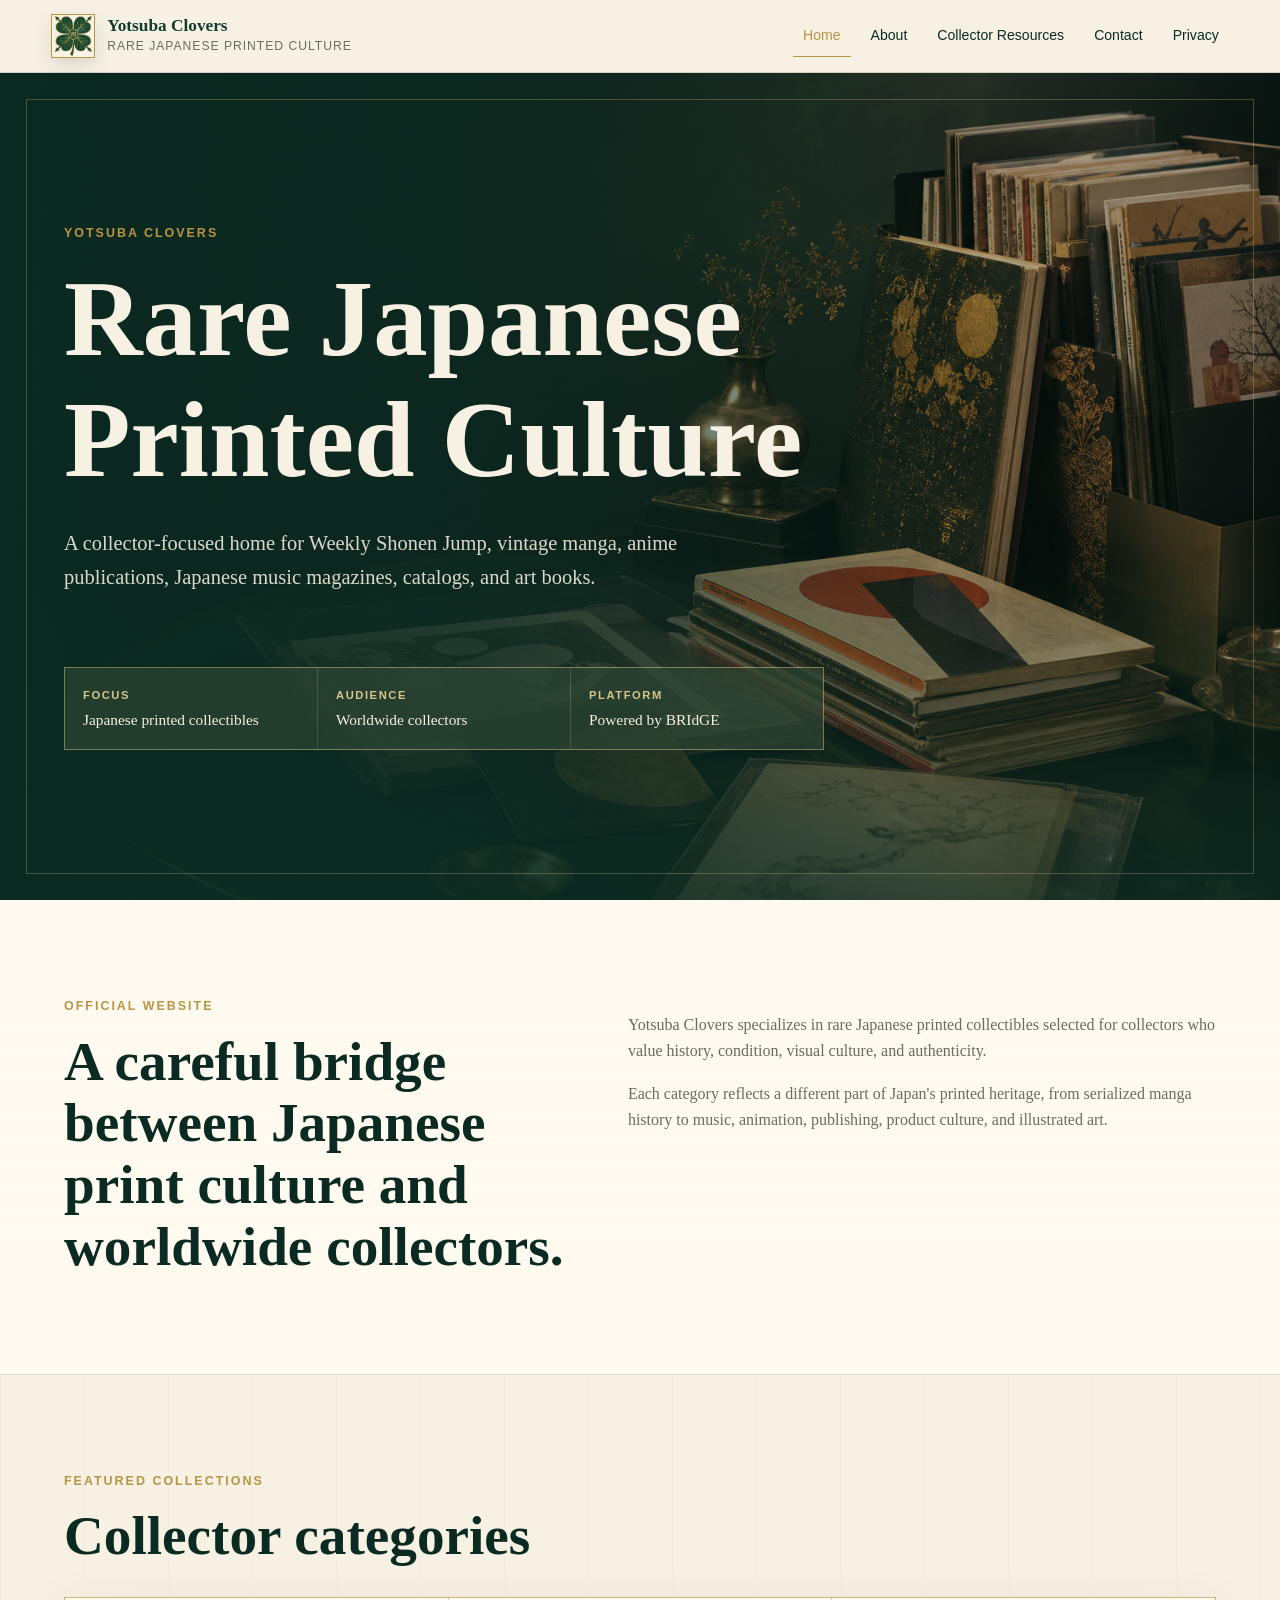
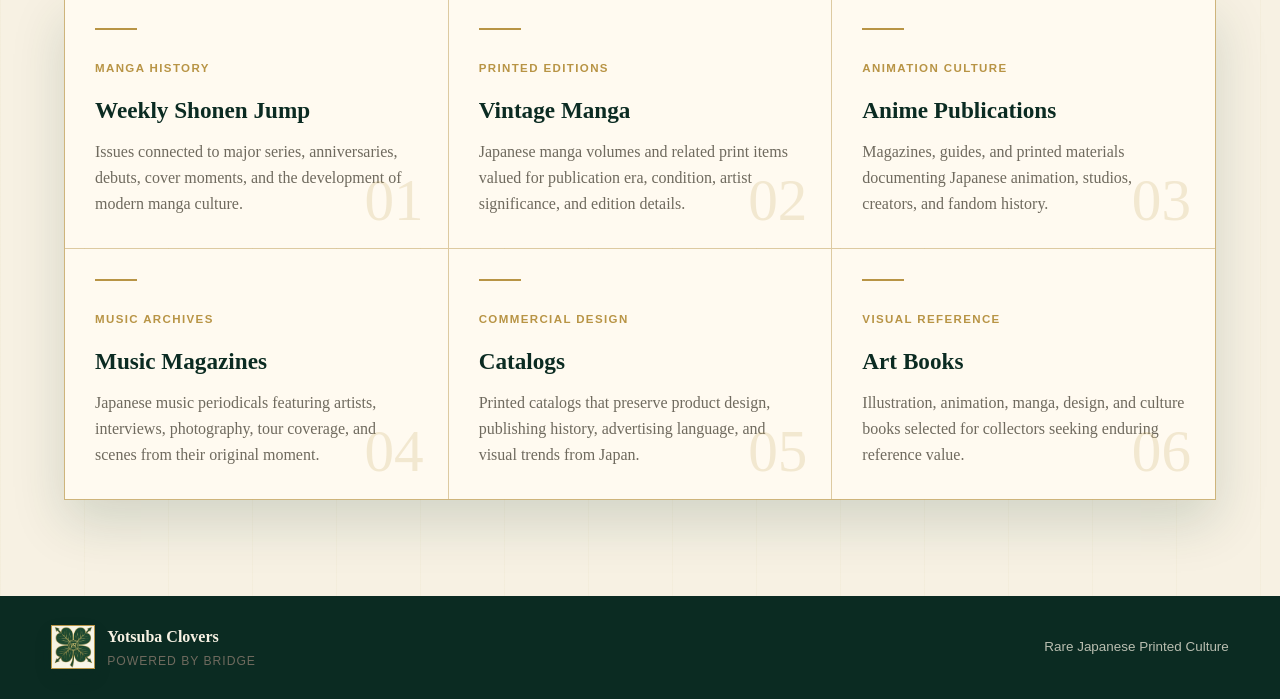
==== index.html @ 8e43a84e "Polish premium collector brand presentation" ====
<!DOCTYPE html>
<html lang="en">
<head>
  <meta charset="UTF-8">
  <meta name="viewport" content="width=device-width, initial-scale=1.0">
  <title>Yotsuba Clovers | Rare Japanese Printed Culture</title>
  <meta name="description" content="Yotsuba Clovers curates rare Japanese printed collectibles, including Weekly Shonen Jump, vintage manga, anime publications, music magazines, catalogs, and art books.">
  <link rel="canonical" href="./">
  <meta property="og:type" content="website">
  <meta property="og:title" content="Yotsuba Clovers | Rare Japanese Printed Culture">
  <meta property="og:description" content="Premium collector-focused source for rare Japanese printed culture.">
  <meta property="og:url" content="./">
  <meta property="og:site_name" content="Yotsuba Clovers">
  <meta name="twitter:card" content="summary">
  <meta name="twitter:title" content="Yotsuba Clovers | Rare Japanese Printed Culture">
  <meta name="twitter:description" content="Rare Japanese printed collectibles for Western collectors and Japanese print culture enthusiasts.">
  <link rel="icon" href="assets/logo.png" type="image/png">
  <link rel="stylesheet" href="style.css">
  <script type="application/ld+json">
  {
    "@context": "https://schema.org",
    "@type": "Organization",
    "name": "Yotsuba Clovers",
    "slogan": "Rare Japanese Printed Culture",
    "description": "Yotsuba Clovers specializes in rare Japanese printed collectibles.",
    "url": "./",
    "brand": {
      "@type": "Brand",
      "name": "Yotsuba Clovers"
    }
  }
  </script>
</head>
<body>
  <header class="site-header">
    <a class="brand" href="index.html" aria-label="Yotsuba Clovers home">
      <img class="logo-frame" src="assets/logo.png" alt="">
      <span>
        <span class="brand-name">Yotsuba Clovers</span>
        <span class="brand-tagline">Rare Japanese Printed Culture</span>
      </span>
    </a>
    <nav class="site-nav" aria-label="Primary navigation">
      <a href="index.html" aria-current="page">Home</a>
      <a href="about.html">About</a>
      <a href="collector-resources.html">Collector Resources</a>
      <a href="contact.html">Contact</a>
      <a href="privacy.html">Privacy</a>
    </nav>
  </header>

  <main>
    <section class="hero">
      <img class="hero-image" src="assets/hero-printed-culture.png" alt="Rare Japanese printed collectibles arranged on a dark green archival table">
      <div class="hero-inner">
        <p class="eyebrow">Yotsuba Clovers</p>
        <h1>Rare Japanese Printed Culture</h1>
        <p class="hero-copy">A collector-focused home for Weekly Shonen Jump, vintage manga, anime publications, Japanese music magazines, catalogs, and art books.</p>
        <dl class="hero-proof" aria-label="Yotsuba Clovers collection focus">
          <div>
            <dt>Focus</dt>
            <dd>Japanese printed collectibles</dd>
          </div>
          <div>
            <dt>Audience</dt>
            <dd>Worldwide collectors</dd>
          </div>
          <div>
            <dt>Platform</dt>
            <dd>Powered by BRIdGE</dd>
          </div>
        </dl>
      </div>
    </section>

    <section class="section intro-section" aria-labelledby="brand-introduction">
      <div class="section-grid">
        <div>
          <p class="eyebrow">Official Website</p>
          <h2 id="brand-introduction">A careful bridge between Japanese print culture and worldwide collectors.</h2>
        </div>
        <div class="prose">
          <p>Yotsuba Clovers specializes in rare Japanese printed collectibles selected for collectors who value history, condition, visual culture, and authenticity.</p>
          <p>Each category reflects a different part of Japan's printed heritage, from serialized manga history to music, animation, publishing, product culture, and illustrated art.</p>
        </div>
      </div>
    </section>

    <section class="section" aria-labelledby="featured-collections">
      <div class="section-heading">
        <p class="eyebrow">Featured Collections</p>
        <h2 id="featured-collections">Collector categories</h2>
      </div>
      <div class="collection-grid">
        <article class="collection-card">
          <span class="card-kicker">Manga History</span>
          <h3>Weekly Shonen Jump</h3>
          <p>Issues connected to major series, anniversaries, debuts, cover moments, and the development of modern manga culture.</p>
          <span class="card-mark" aria-hidden="true">01</span>
        </article>
        <article class="collection-card">
          <span class="card-kicker">Printed Editions</span>
          <h3>Vintage Manga</h3>
          <p>Japanese manga volumes and related print items valued for publication era, condition, artist significance, and edition details.</p>
          <span class="card-mark" aria-hidden="true">02</span>
        </article>
        <article class="collection-card">
          <span class="card-kicker">Animation Culture</span>
          <h3>Anime Publications</h3>
          <p>Magazines, guides, and printed materials documenting Japanese animation, studios, creators, and fandom history.</p>
          <span class="card-mark" aria-hidden="true">03</span>
        </article>
        <article class="collection-card">
          <span class="card-kicker">Music Archives</span>
          <h3>Music Magazines</h3>
          <p>Japanese music periodicals featuring artists, interviews, photography, tour coverage, and scenes from their original moment.</p>
          <span class="card-mark" aria-hidden="true">04</span>
        </article>
        <article class="collection-card">
          <span class="card-kicker">Commercial Design</span>
          <h3>Catalogs</h3>
          <p>Printed catalogs that preserve product design, publishing history, advertising language, and visual trends from Japan.</p>
          <span class="card-mark" aria-hidden="true">05</span>
        </article>
        <article class="collection-card">
          <span class="card-kicker">Visual Reference</span>
          <h3>Art Books</h3>
          <p>Illustration, animation, manga, design, and culture books selected for collectors seeking enduring reference value.</p>
          <span class="card-mark" aria-hidden="true">06</span>
        </article>
      </div>
    </section>
  </main>

  <footer class="site-footer">
    <div class="footer-brand">
      <img class="logo-frame" src="assets/logo.png" alt="">
      <span>
        <strong>Yotsuba Clovers</strong>
        <span>Powered by BRIdGE</span>
      </span>
    </div>
    <p>Rare Japanese Printed Culture</p>
  </footer>
</body>
</html>
---- style.css ----
:root {
  --deep-green: #123c2e;
  --green-ink: #0b2b22;
  --antique-gold: #b89445;
  --gold-soft: #d8c58b;
  --ivory: #f7f1e3;
  --ivory-deep: #eee4ce;
  --dark-gray: #252522;
  --muted-gray: #6f6a5e;
  --paper: #fffaf0;
  --line: rgba(37, 37, 34, 0.16);
  --line-strong: rgba(184, 148, 69, 0.42);
  --shadow: 0 22px 50px rgba(18, 60, 46, 0.16);
  --max: 1180px;
}

* {
  box-sizing: border-box;
}

body {
  margin: 0;
  background:
    linear-gradient(90deg, rgba(184, 148, 69, 0.045) 1px, transparent 1px) 0 0 / 84px 84px,
    linear-gradient(var(--ivory), var(--ivory));
  color: var(--dark-gray);
  font-family: Georgia, "Times New Roman", serif;
  line-height: 1.65;
}

a {
  color: inherit;
}

.site-header {
  display: flex;
  align-items: center;
  justify-content: space-between;
  gap: 24px;
  padding: 14px clamp(18px, 4vw, 56px);
  background: rgba(247, 241, 227, 0.94);
  border-bottom: 1px solid var(--line);
  backdrop-filter: blur(18px);
  position: sticky;
  top: 0;
  z-index: 10;
}

.brand,
.footer-brand {
  display: inline-flex;
  align-items: center;
  gap: 12px;
  text-decoration: none;
}

.logo-frame,
.large-logo {
  flex: 0 0 auto;
  background: var(--deep-green);
  border: 1px solid var(--antique-gold);
  object-fit: cover;
  box-shadow: 0 8px 18px rgba(11, 43, 34, 0.12);
}

.logo-frame {
  width: 44px;
  height: 44px;
}

.large-logo {
  width: 104px;
  height: 104px;
}

.brand-name {
  display: block;
  color: var(--deep-green);
  font-size: 1.08rem;
  font-weight: 700;
  line-height: 1.2;
}

.brand-tagline,
.footer-brand span span {
  display: block;
  color: var(--muted-gray);
  font-family: Arial, sans-serif;
  font-size: 0.76rem;
  letter-spacing: 0.08em;
  text-transform: uppercase;
}

.site-nav {
  display: flex;
  align-items: center;
  justify-content: flex-end;
  flex-wrap: wrap;
  gap: 6px 10px;
  font-family: Arial, sans-serif;
  font-size: 0.88rem;
}

.site-nav a {
  color: var(--green-ink);
  text-decoration: none;
  padding: 9px 10px;
  border-bottom: 1px solid transparent;
}

.site-nav a[aria-current="page"] {
  color: var(--antique-gold);
  border-color: currentColor;
}

.site-nav a:hover {
  color: var(--antique-gold);
}

.hero {
  min-height: calc(100vh - 73px);
  display: grid;
  align-items: center;
  position: relative;
  overflow: hidden;
  padding: clamp(64px, 10vw, 120px) clamp(18px, 5vw, 72px);
  color: var(--ivory);
  background: var(--green-ink);
}

.hero::before,
.hero::after {
  content: "";
  position: absolute;
  inset: 0;
  pointer-events: none;
}

.hero::before {
  z-index: 1;
  background:
    linear-gradient(90deg, rgba(11, 43, 34, 0.96) 0%, rgba(11, 43, 34, 0.82) 38%, rgba(11, 43, 34, 0.28) 76%),
    linear-gradient(0deg, rgba(11, 43, 34, 0.72), rgba(11, 43, 34, 0.06) 42%);
}

.hero::after {
  z-index: 2;
  border: 1px solid rgba(216, 197, 139, 0.28);
  inset: clamp(16px, 2vw, 28px);
}

.hero-image {
  position: absolute;
  inset: 0;
  width: 100%;
  height: 100%;
  object-fit: cover;
  object-position: center right;
}

.hero-inner {
  position: relative;
  z-index: 3;
  max-width: 920px;
}

.eyebrow {
  margin: 0 0 14px;
  color: var(--antique-gold);
  font-family: Arial, sans-serif;
  font-size: 0.78rem;
  font-weight: 700;
  letter-spacing: 0.16em;
  text-transform: uppercase;
}

h1,
h2,
h3,
p {
  overflow-wrap: anywhere;
}

h1,
h2,
h3 {
  margin: 0;
  color: var(--green-ink);
  line-height: 1.12;
  font-weight: 600;
}

.hero h1 {
  color: var(--ivory);
  max-width: 860px;
  font-size: 6.8rem;
  letter-spacing: 0;
}

.hero-copy {
  max-width: 620px;
  margin: 26px 0 0;
  color: rgba(247, 241, 227, 0.88);
  font-size: 1.28rem;
}

.hero-proof {
  display: grid;
  grid-template-columns: repeat(3, minmax(0, 1fr));
  gap: 1px;
  width: min(760px, 100%);
  margin: clamp(34px, 6vw, 72px) 0 0;
  background: rgba(216, 197, 139, 0.28);
  border: 1px solid rgba(216, 197, 139, 0.34);
}

.hero-proof div {
  min-width: 0;
  padding: 18px;
  background: rgba(11, 43, 34, 0.58);
}

.hero-proof dt,
.hero-proof dd {
  margin: 0;
}

.hero-proof dt {
  color: var(--gold-soft);
  font-family: Arial, sans-serif;
  font-size: 0.7rem;
  font-weight: 700;
  letter-spacing: 0.14em;
  text-transform: uppercase;
}

.hero-proof dd {
  margin-top: 6px;
  color: var(--ivory);
  font-size: 0.96rem;
  line-height: 1.35;
}

.section {
  padding: clamp(54px, 8vw, 96px) clamp(18px, 5vw, 72px);
}

.intro-section {
  position: relative;
  background:
    linear-gradient(180deg, rgba(255, 250, 240, 0.96), rgba(255, 250, 240, 0.88)),
    var(--paper);
  border-bottom: 1px solid var(--line);
}

.section-grid {
  display: grid;
  grid-template-columns: minmax(0, 0.85fr) minmax(0, 1fr);
  gap: clamp(28px, 5vw, 72px);
  max-width: var(--max);
  margin: 0 auto;
}

.section h2,
.page-hero h1 {
  font-size: 3.45rem;
}

.prose p,
.policy p,
.resource-article p,
.feature-list p,
.contact-item p,
.collection-card p,
.about-logo-panel p {
  margin: 16px 0 0;
  color: var(--muted-gray);
  font-size: 1rem;
}

.section-heading {
  max-width: var(--max);
  margin: 0 auto 30px;
}

.collection-grid,
.contact-grid {
  display: grid;
  grid-template-columns: repeat(3, minmax(0, 1fr));
  gap: 1px;
  max-width: var(--max);
  margin: 0 auto;
  background: var(--line-strong);
  border: 1px solid var(--line-strong);
  box-shadow: var(--shadow);
}

.collection-card,
.contact-item {
  position: relative;
  overflow: hidden;
  min-height: 250px;
  padding: 30px;
  background: var(--paper);
  border: 0;
  border-radius: 0;
  box-shadow: none;
}

.collection-card::before {
  content: "";
  display: block;
  width: 42px;
  height: 2px;
  margin-bottom: 24px;
  background: var(--antique-gold);
}

.card-kicker,
.placeholder {
  display: inline-block;
  color: var(--antique-gold);
  font-family: Arial, sans-serif;
  font-size: 0.72rem;
  font-weight: 700;
  letter-spacing: 0.12em;
  text-transform: uppercase;
}

.collection-card h3,
.contact-item h2 {
  margin-top: 16px;
  font-size: 1.45rem;
}

.card-mark {
  position: absolute;
  right: 24px;
  bottom: 18px;
  color: rgba(184, 148, 69, 0.18);
  font-family: Georgia, "Times New Roman", serif;
  font-size: 3.7rem;
  line-height: 1;
}

.page-hero {
  position: relative;
  padding: clamp(54px, 9vw, 112px) clamp(18px, 5vw, 72px);
  background:
    linear-gradient(90deg, rgba(216, 197, 139, 0.12) 1px, transparent 1px) 0 0 / 72px 72px,
    var(--green-ink);
  border-bottom: 1px solid var(--line-strong);
}

.page-hero h1 {
  max-width: 960px;
  color: var(--ivory);
}

.about-logo-panel {
  max-width: var(--max);
  margin: 0 auto 28px;
  display: flex;
  align-items: center;
  gap: 22px;
  padding: 24px;
  background: var(--paper);
  border: 1px solid var(--line);
  border-radius: 8px;
}

.feature-list,
.article-list,
.policy {
  max-width: 920px;
  margin: 0 auto;
}

.feature-list article,
.resource-article,
.policy {
  padding: 28px 0;
  border-top: 1px solid var(--line);
}

.feature-list article:first-child,
.resource-article:first-child {
  border-top: 0;
}

.feature-list h2,
.resource-article h2,
.policy h2 {
  font-size: 2.15rem;
}

.placeholder {
  margin-top: 22px;
  padding-top: 14px;
  border-top: 1px solid var(--line);
  width: 100%;
}

.site-footer {
  display: flex;
  align-items: center;
  justify-content: space-between;
  gap: 20px;
  padding: 28px clamp(18px, 4vw, 56px);
  color: var(--ivory);
  background: var(--green-ink);
}

.site-footer p {
  margin: 0;
  color: rgba(247, 241, 227, 0.74);
  font-family: Arial, sans-serif;
  font-size: 0.84rem;
}

.site-footer .logo-frame {
  background: transparent;
}

.site-footer strong {
  display: block;
}

@media (max-width: 900px) {
  .site-header,
  .site-footer {
    align-items: flex-start;
    flex-direction: column;
  }

  .site-nav {
    justify-content: flex-start;
  }

  .section-grid,
  .collection-grid,
  .contact-grid {
    grid-template-columns: 1fr;
  }

  .hero {
    min-height: auto;
  }

  .hero h1 {
    font-size: 4.6rem;
  }

  .hero-copy {
    font-size: 1.16rem;
  }

  .hero::before {
    background: linear-gradient(rgba(11, 43, 34, 0.88), rgba(11, 43, 34, 0.78));
  }

  .hero-proof {
    grid-template-columns: 1fr;
  }

  .collection-card,
  .contact-item {
    min-height: auto;
  }
}

@media (max-width: 560px) {
  .site-header {
    position: static;
  }

  .brand {
    align-items: flex-start;
  }

  .hero {
    min-height: 66vh;
  }

  .hero h1 {
    font-size: 3.05rem;
  }

  .section h2,
  .page-hero h1 {
    font-size: 2.3rem;
  }

  .feature-list h2,
  .resource-article h2,
  .policy h2 {
    font-size: 1.72rem;
  }

  .about-logo-panel {
    align-items: flex-start;
    flex-direction: column;
  }
}
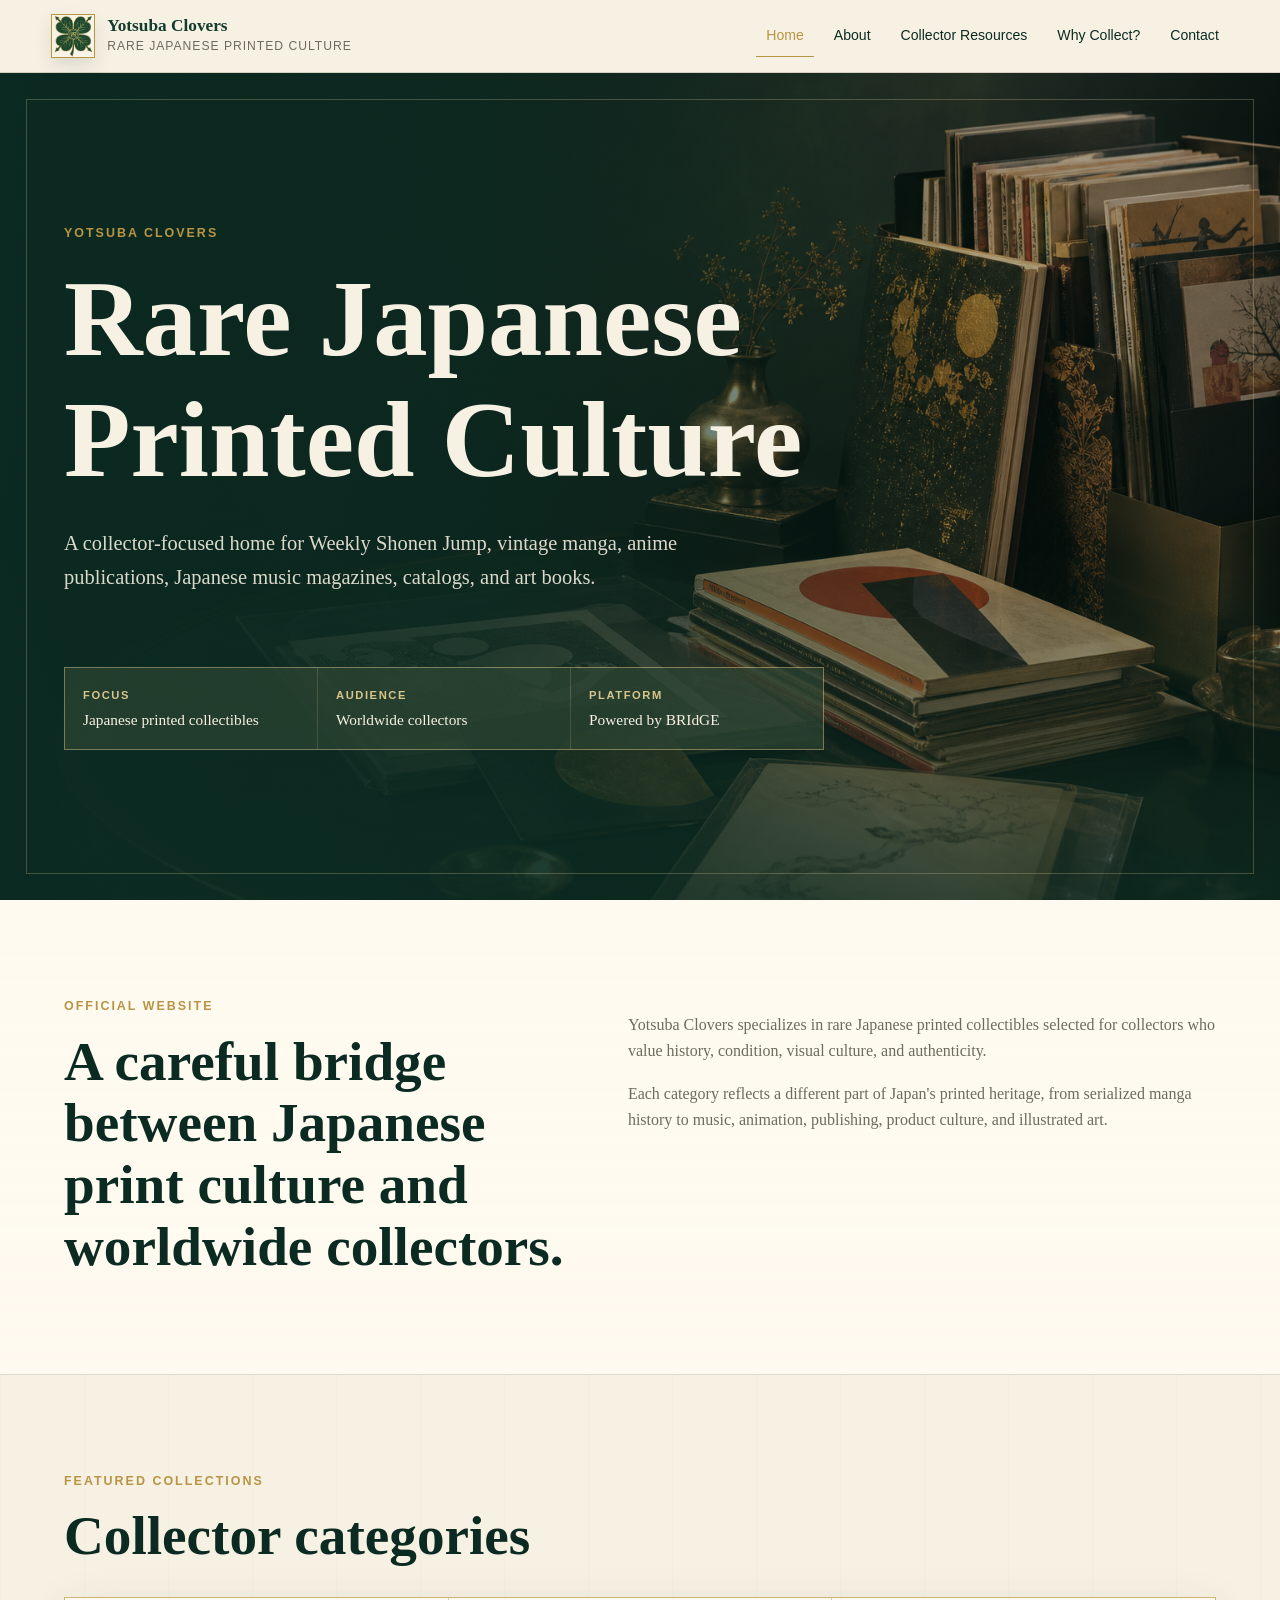
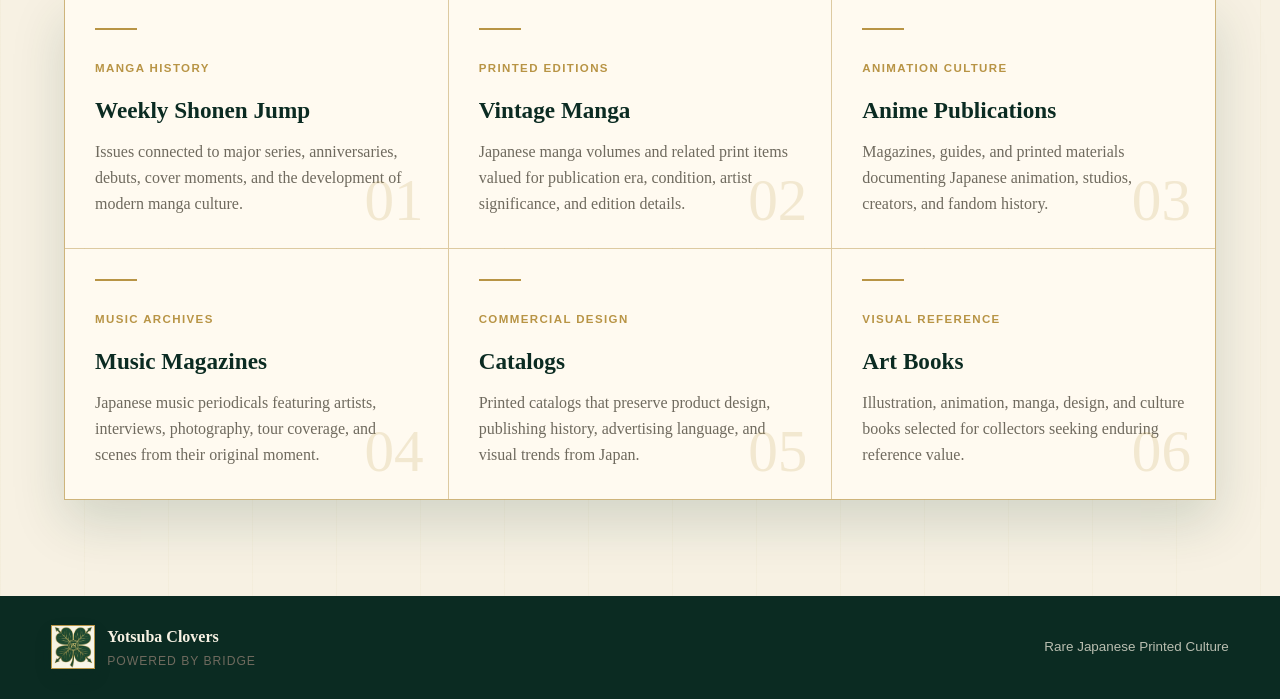
==== commit e2331088: "Add Japanese print culture collector guide" ====
--- a/index.html
+++ b/index.html
@@ -44,8 +44,8 @@
       <a href="index.html" aria-current="page">Home</a>
       <a href="about.html">About</a>
       <a href="collector-resources.html">Collector Resources</a>
+      <a href="why-collect-japanese-printed-culture.html">Why Collect?</a>
       <a href="contact.html">Contact</a>
-      <a href="privacy.html">Privacy</a>
     </nav>
   </header>
 
--- a/style.css
+++ b/style.css
@@ -371,27 +371,38 @@
 
 .feature-list,
 .article-list,
-.policy {
+.policy,
+.longform {
   max-width: 920px;
   margin: 0 auto;
 }
 
 .feature-list article,
 .resource-article,
-.policy {
+.policy,
+.longform section {
   padding: 28px 0;
   border-top: 1px solid var(--line);
 }
 
 .feature-list article:first-child,
-.resource-article:first-child {
+.resource-article:first-child,
+.longform section:first-of-type {
   border-top: 0;
 }
 
 .feature-list h2,
 .resource-article h2,
-.policy h2 {
+.policy h2,
+.longform h2 {
   font-size: 2.15rem;
+}
+
+.lead {
+  margin: 0 0 18px;
+  color: var(--green-ink);
+  font-size: 1.28rem;
+  line-height: 1.58;
 }
 
 .placeholder {
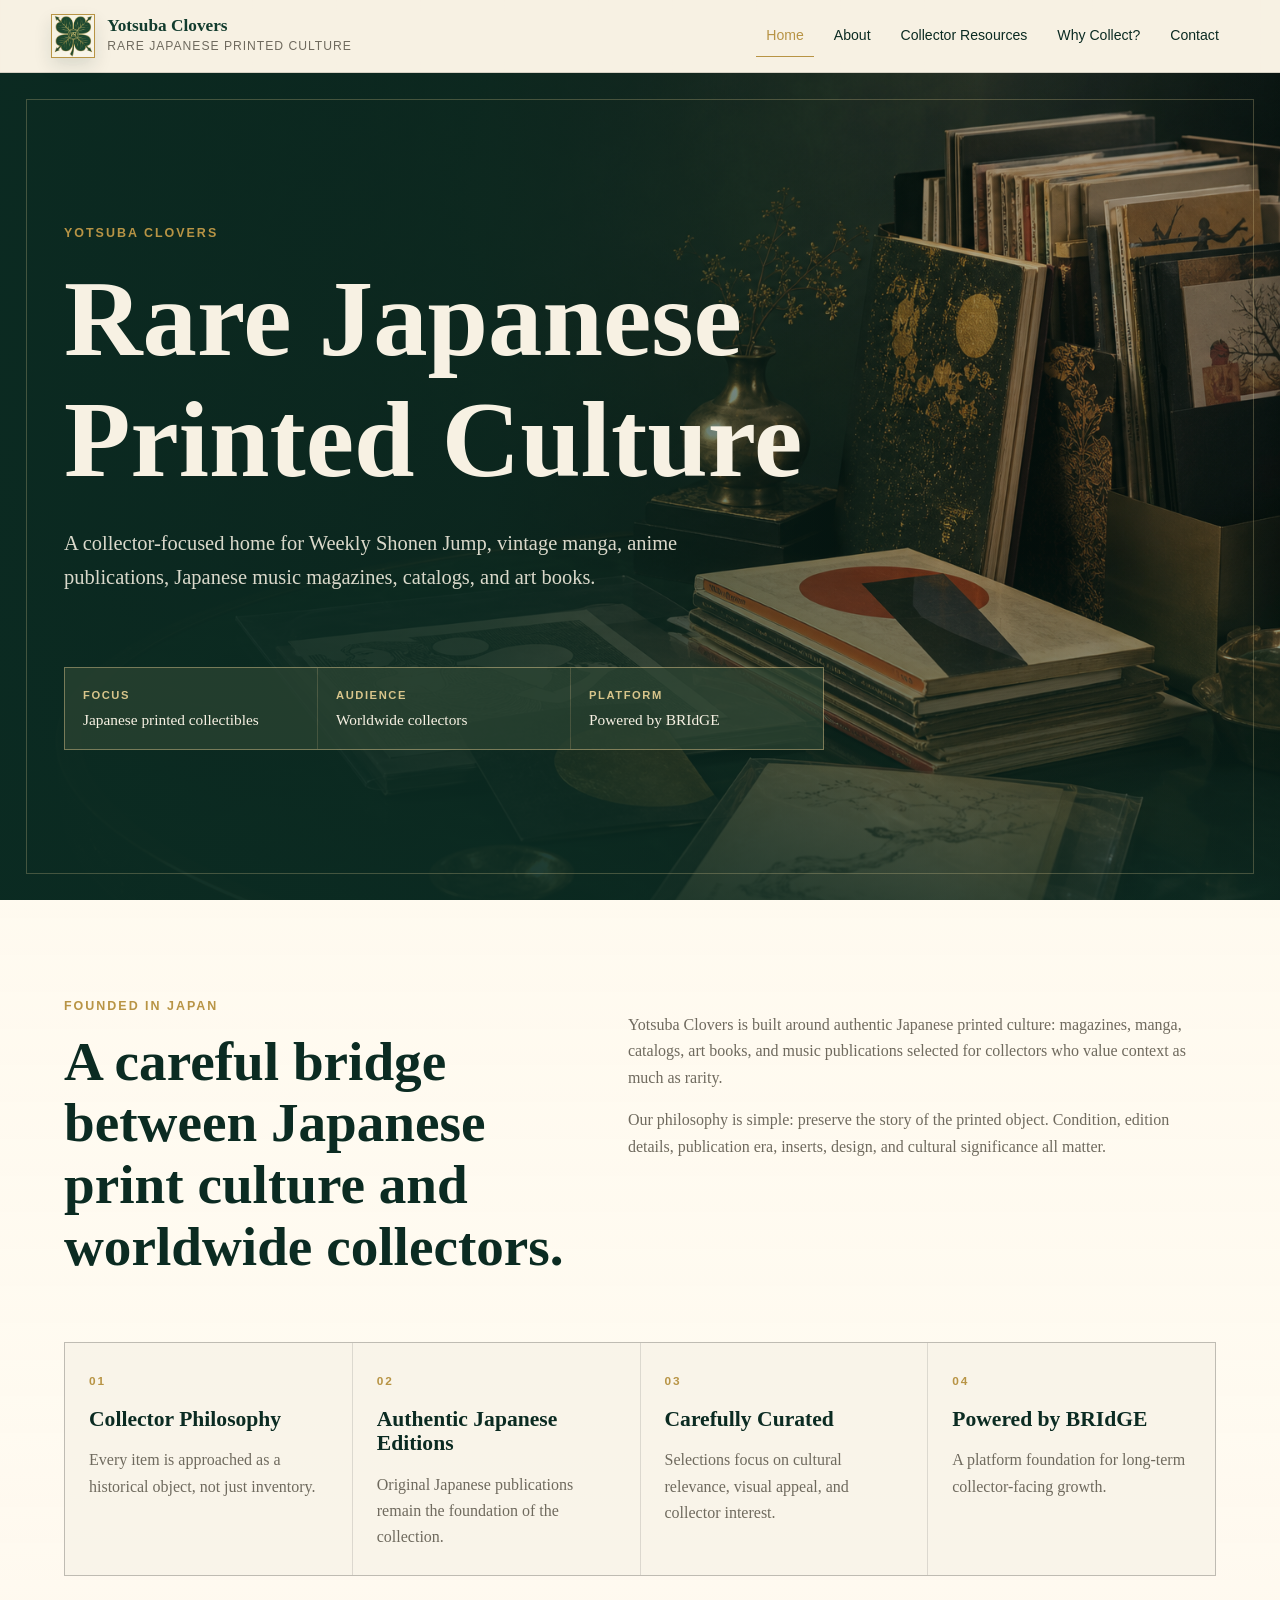
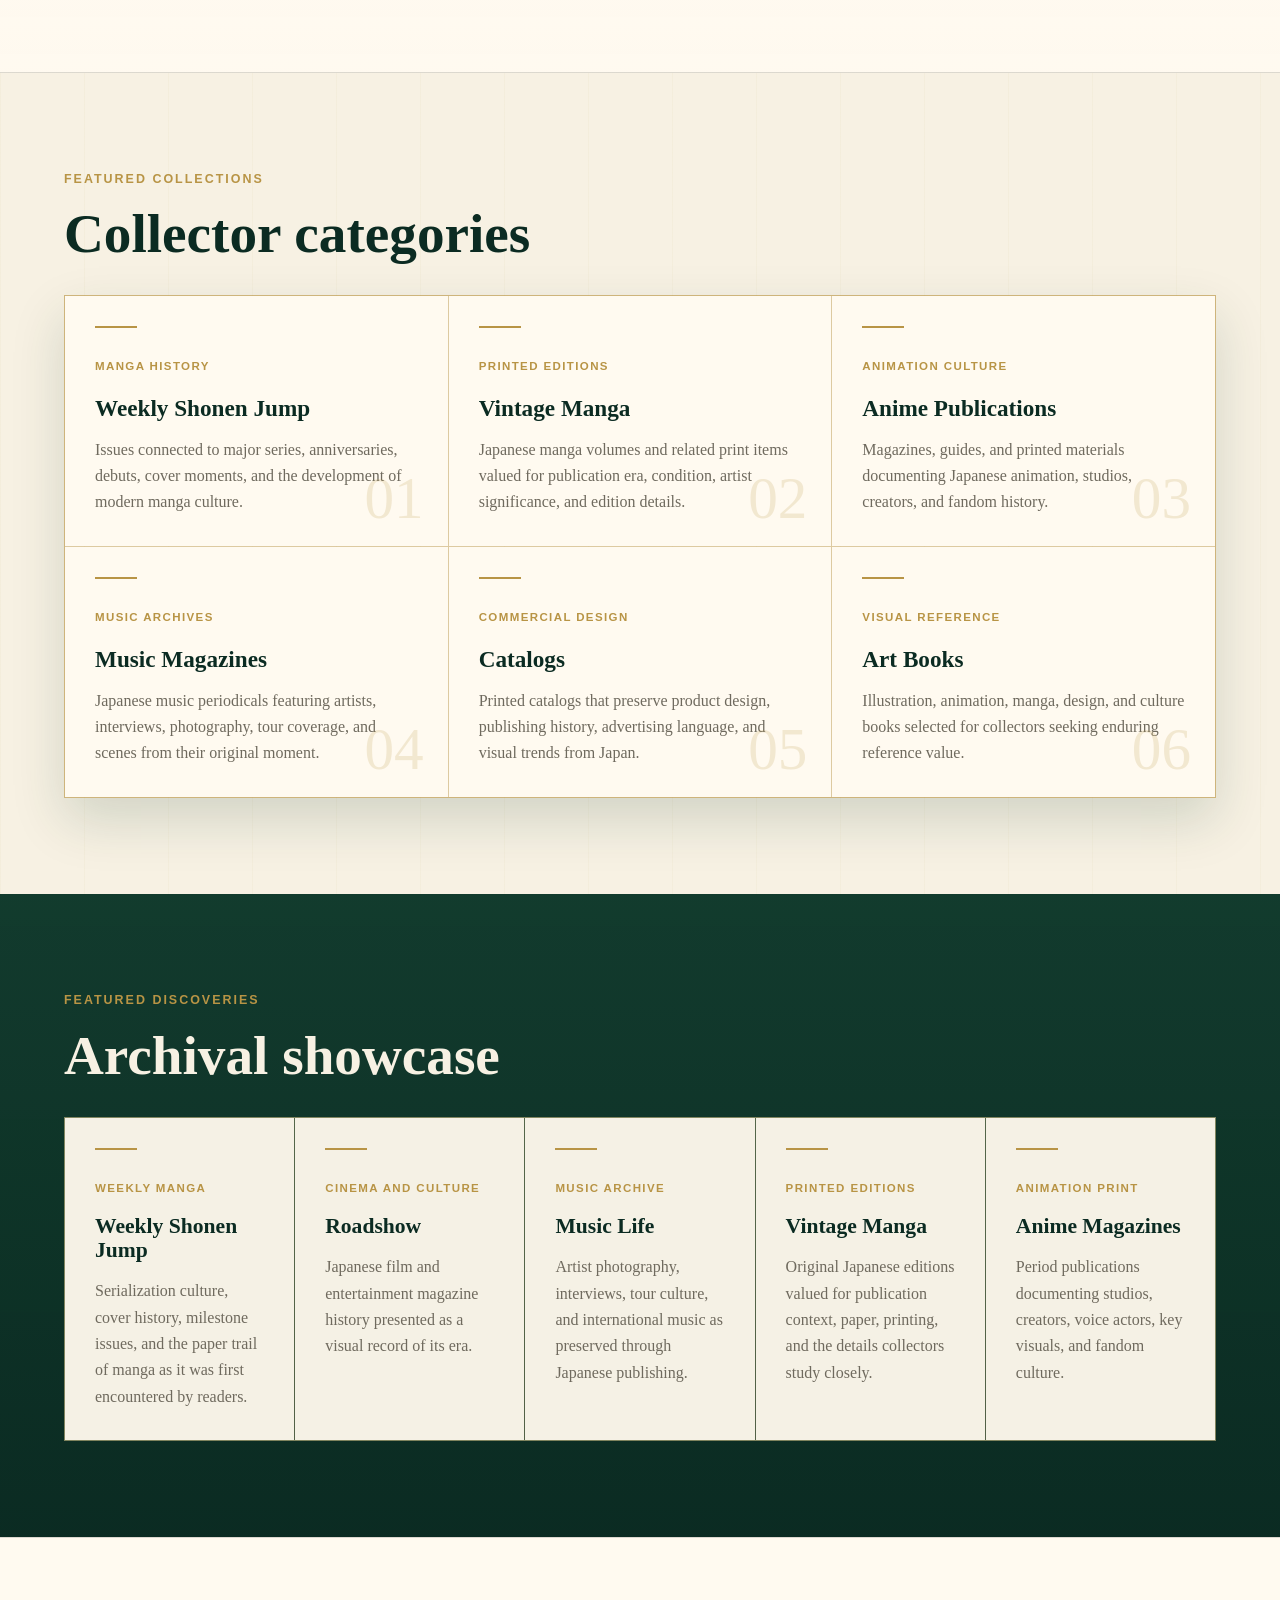
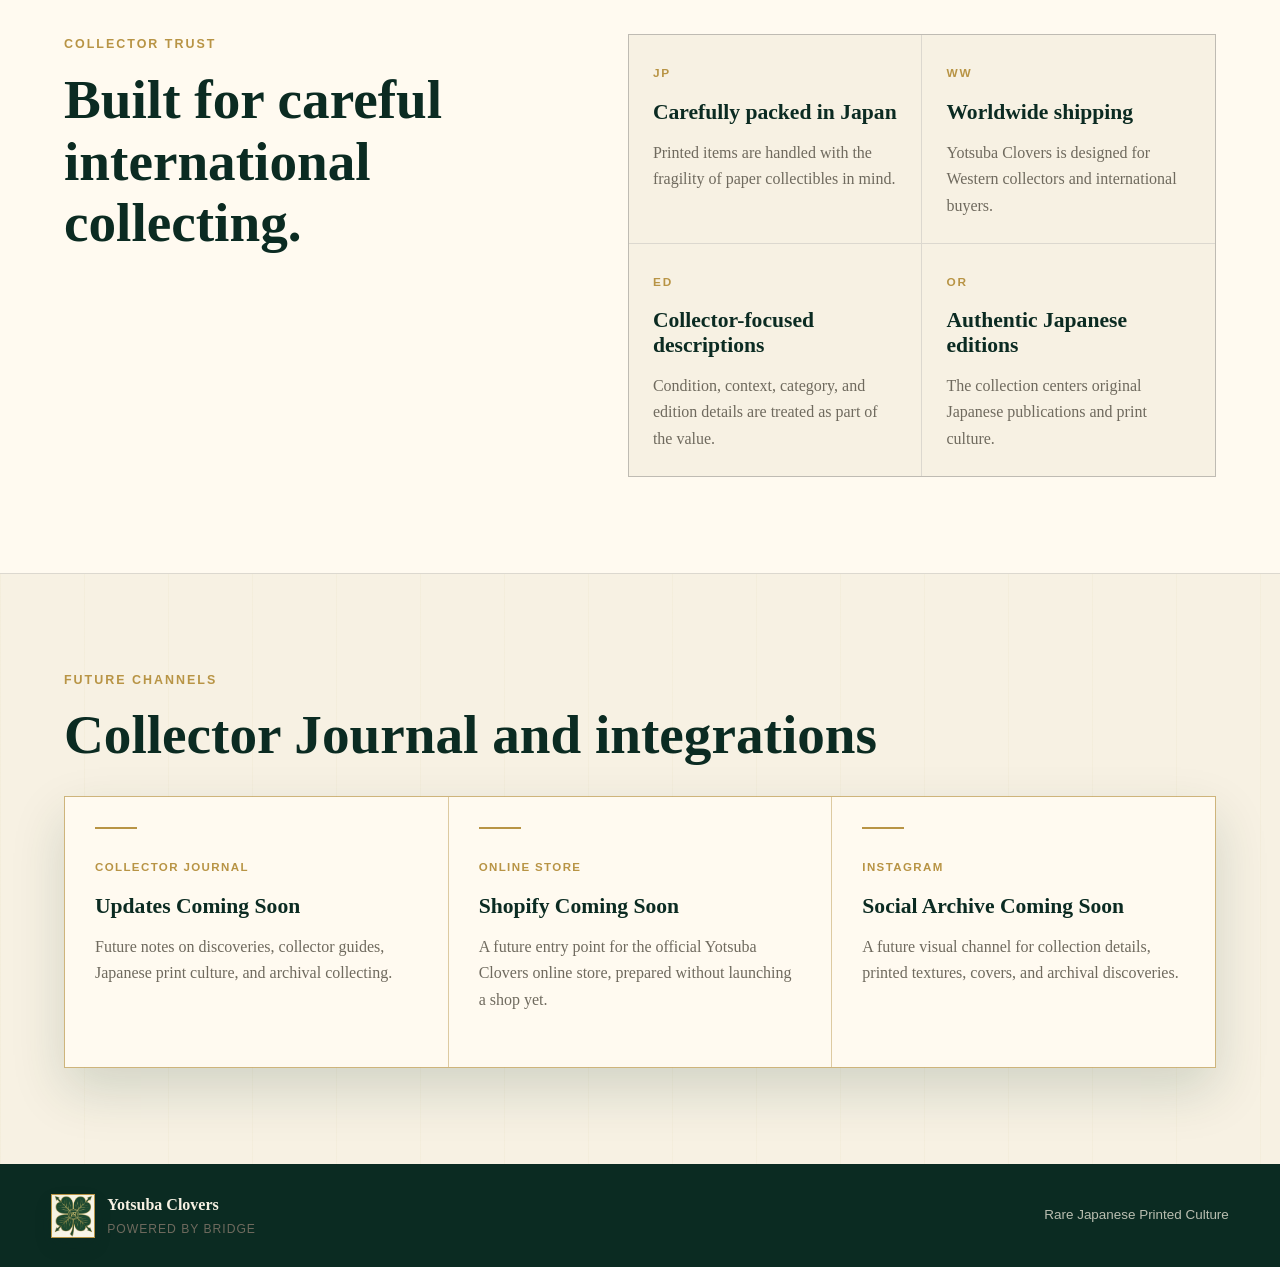
==== commit 8803603f: "Extend homepage collector brand sections" ====
--- a/index.html
+++ b/index.html
@@ -76,13 +76,35 @@
     <section class="section intro-section" aria-labelledby="brand-introduction">
       <div class="section-grid">
         <div>
-          <p class="eyebrow">Official Website</p>
+          <p class="eyebrow">Founded in Japan</p>
           <h2 id="brand-introduction">A careful bridge between Japanese print culture and worldwide collectors.</h2>
         </div>
         <div class="prose">
-          <p>Yotsuba Clovers specializes in rare Japanese printed collectibles selected for collectors who value history, condition, visual culture, and authenticity.</p>
-          <p>Each category reflects a different part of Japan's printed heritage, from serialized manga history to music, animation, publishing, product culture, and illustrated art.</p>
-        </div>
+          <p>Yotsuba Clovers is built around authentic Japanese printed culture: magazines, manga, catalogs, art books, and music publications selected for collectors who value context as much as rarity.</p>
+          <p>Our philosophy is simple: preserve the story of the printed object. Condition, edition details, publication era, inserts, design, and cultural significance all matter.</p>
+        </div>
+      </div>
+      <div class="story-grid" aria-label="Yotsuba Clovers brand story">
+        <article class="story-card">
+          <span>01</span>
+          <h3>Collector Philosophy</h3>
+          <p>Every item is approached as a historical object, not just inventory.</p>
+        </article>
+        <article class="story-card">
+          <span>02</span>
+          <h3>Authentic Japanese Editions</h3>
+          <p>Original Japanese publications remain the foundation of the collection.</p>
+        </article>
+        <article class="story-card">
+          <span>03</span>
+          <h3>Carefully Curated</h3>
+          <p>Selections focus on cultural relevance, visual appeal, and collector interest.</p>
+        </article>
+        <article class="story-card">
+          <span>04</span>
+          <h3>Powered by BRIdGE</h3>
+          <p>A platform foundation for long-term collector-facing growth.</p>
+        </article>
       </div>
     </section>
 
@@ -127,6 +149,95 @@
           <h3>Art Books</h3>
           <p>Illustration, animation, manga, design, and culture books selected for collectors seeking enduring reference value.</p>
           <span class="card-mark" aria-hidden="true">06</span>
+        </article>
+      </div>
+    </section>
+
+    <section class="section archive-section" aria-labelledby="featured-discoveries">
+      <div class="section-heading">
+        <p class="eyebrow">Featured Discoveries</p>
+        <h2 id="featured-discoveries">Archival showcase</h2>
+      </div>
+      <div class="showcase-grid">
+        <article class="showcase-card">
+          <span class="card-kicker">Weekly Manga</span>
+          <h3>Weekly Shonen Jump</h3>
+          <p>Serialization culture, cover history, milestone issues, and the paper trail of manga as it was first encountered by readers.</p>
+        </article>
+        <article class="showcase-card">
+          <span class="card-kicker">Cinema and Culture</span>
+          <h3>Roadshow</h3>
+          <p>Japanese film and entertainment magazine history presented as a visual record of its era.</p>
+        </article>
+        <article class="showcase-card">
+          <span class="card-kicker">Music Archive</span>
+          <h3>Music Life</h3>
+          <p>Artist photography, interviews, tour culture, and international music as preserved through Japanese publishing.</p>
+        </article>
+        <article class="showcase-card">
+          <span class="card-kicker">Printed Editions</span>
+          <h3>Vintage Manga</h3>
+          <p>Original Japanese editions valued for publication context, paper, printing, and the details collectors study closely.</p>
+        </article>
+        <article class="showcase-card">
+          <span class="card-kicker">Animation Print</span>
+          <h3>Anime Magazines</h3>
+          <p>Period publications documenting studios, creators, voice actors, key visuals, and fandom culture.</p>
+        </article>
+      </div>
+    </section>
+
+    <section class="section trust-section" aria-labelledby="collector-trust">
+      <div class="section-grid">
+        <div>
+          <p class="eyebrow">Collector Trust</p>
+          <h2 id="collector-trust">Built for careful international collecting.</h2>
+        </div>
+        <div class="trust-grid">
+          <article class="trust-item">
+            <span aria-hidden="true">JP</span>
+            <h3>Carefully packed in Japan</h3>
+            <p>Printed items are handled with the fragility of paper collectibles in mind.</p>
+          </article>
+          <article class="trust-item">
+            <span aria-hidden="true">WW</span>
+            <h3>Worldwide shipping</h3>
+            <p>Yotsuba Clovers is designed for Western collectors and international buyers.</p>
+          </article>
+          <article class="trust-item">
+            <span aria-hidden="true">ED</span>
+            <h3>Collector-focused descriptions</h3>
+            <p>Condition, context, category, and edition details are treated as part of the value.</p>
+          </article>
+          <article class="trust-item">
+            <span aria-hidden="true">OR</span>
+            <h3>Authentic Japanese editions</h3>
+            <p>The collection centers original Japanese publications and print culture.</p>
+          </article>
+        </div>
+      </div>
+    </section>
+
+    <section class="section future-section" aria-labelledby="future-channels">
+      <div class="section-heading">
+        <p class="eyebrow">Future Channels</p>
+        <h2 id="future-channels">Collector Journal and integrations</h2>
+      </div>
+      <div class="future-grid">
+        <article class="future-card">
+          <span class="card-kicker">Collector Journal</span>
+          <h3>Updates Coming Soon</h3>
+          <p>Future notes on discoveries, collector guides, Japanese print culture, and archival collecting.</p>
+        </article>
+        <article class="future-card">
+          <span class="card-kicker">Online Store</span>
+          <h3>Shopify Coming Soon</h3>
+          <p>A future entry point for the official Yotsuba Clovers online store, prepared without launching a shop yet.</p>
+        </article>
+        <article class="future-card">
+          <span class="card-kicker">Instagram</span>
+          <h3>Social Archive Coming Soon</h3>
+          <p>A future visual channel for collection details, printed textures, covers, and archival discoveries.</p>
         </article>
       </div>
     </section>
--- a/style.css
+++ b/style.css
@@ -106,6 +106,7 @@
   text-decoration: none;
   padding: 9px 10px;
   border-bottom: 1px solid transparent;
+  transition: color 180ms ease, border-color 180ms ease;
 }
 
 .site-nav a[aria-current="page"] {
@@ -261,6 +262,38 @@
   margin: 0 auto;
 }
 
+.story-grid {
+  display: grid;
+  grid-template-columns: repeat(4, minmax(0, 1fr));
+  gap: 1px;
+  max-width: var(--max);
+  margin: clamp(34px, 6vw, 64px) auto 0;
+  background: var(--line);
+  border: 1px solid var(--line);
+}
+
+.story-card {
+  padding: 24px;
+  background: rgba(255, 250, 240, 0.82);
+}
+
+.story-card span,
+.trust-item span {
+  color: var(--antique-gold);
+  font-family: Arial, sans-serif;
+  font-size: 0.74rem;
+  font-weight: 700;
+  letter-spacing: 0.16em;
+}
+
+.story-card h3,
+.trust-item h3,
+.showcase-card h3,
+.future-card h3 {
+  margin-top: 14px;
+  font-size: 1.35rem;
+}
+
 .section h2,
 .page-hero h1 {
   font-size: 3.45rem;
@@ -272,7 +305,11 @@
 .feature-list p,
 .contact-item p,
 .collection-card p,
-.about-logo-panel p {
+.about-logo-panel p,
+.story-card p,
+.showcase-card p,
+.trust-item p,
+.future-card p {
   margin: 16px 0 0;
   color: var(--muted-gray);
   font-size: 1rem;
@@ -296,7 +333,9 @@
 }
 
 .collection-card,
-.contact-item {
+.contact-item,
+.showcase-card,
+.future-card {
   position: relative;
   overflow: hidden;
   min-height: 250px;
@@ -307,13 +346,34 @@
   box-shadow: none;
 }
 
-.collection-card::before {
+.collection-card::before,
+.showcase-card::before,
+.future-card::before {
   content: "";
   display: block;
   width: 42px;
   height: 2px;
   margin-bottom: 24px;
   background: var(--antique-gold);
+}
+
+.collection-card,
+.showcase-card,
+.future-card,
+.contact-item,
+.story-card,
+.trust-item {
+  transition: transform 180ms ease, background-color 180ms ease, box-shadow 180ms ease;
+}
+
+.collection-card:hover,
+.showcase-card:hover,
+.future-card:hover,
+.contact-item:hover,
+.story-card:hover,
+.trust-item:hover {
+  transform: translateY(-3px);
+  background: #fffdf6;
 }
 
 .card-kicker,
@@ -341,6 +401,63 @@
   font-family: Georgia, "Times New Roman", serif;
   font-size: 3.7rem;
   line-height: 1;
+}
+
+.archive-section {
+  background:
+    linear-gradient(180deg, rgba(18, 60, 46, 0.94), rgba(11, 43, 34, 0.98)),
+    var(--green-ink);
+  color: var(--ivory);
+}
+
+.archive-section h2 {
+  color: var(--ivory);
+}
+
+.showcase-grid,
+.future-grid {
+  display: grid;
+  grid-template-columns: repeat(5, minmax(0, 1fr));
+  gap: 1px;
+  max-width: var(--max);
+  margin: 0 auto;
+  background: rgba(216, 197, 139, 0.34);
+  border: 1px solid rgba(216, 197, 139, 0.34);
+}
+
+.showcase-card {
+  min-height: 320px;
+  background: rgba(255, 250, 240, 0.94);
+}
+
+.trust-section {
+  background: var(--paper);
+  border-top: 1px solid var(--line);
+  border-bottom: 1px solid var(--line);
+}
+
+.trust-grid {
+  display: grid;
+  grid-template-columns: repeat(2, minmax(0, 1fr));
+  gap: 1px;
+  background: var(--line);
+  border: 1px solid var(--line);
+}
+
+.trust-item {
+  padding: 24px;
+  background: var(--ivory);
+}
+
+.future-grid {
+  grid-template-columns: repeat(3, minmax(0, 1fr));
+  background: var(--line-strong);
+  border-color: var(--line-strong);
+  box-shadow: var(--shadow);
+}
+
+.future-card {
+  min-height: 270px;
 }
 
 .page-hero {
@@ -450,7 +567,11 @@
 
   .section-grid,
   .collection-grid,
-  .contact-grid {
+  .contact-grid,
+  .story-grid,
+  .showcase-grid,
+  .future-grid,
+  .trust-grid {
     grid-template-columns: 1fr;
   }
 
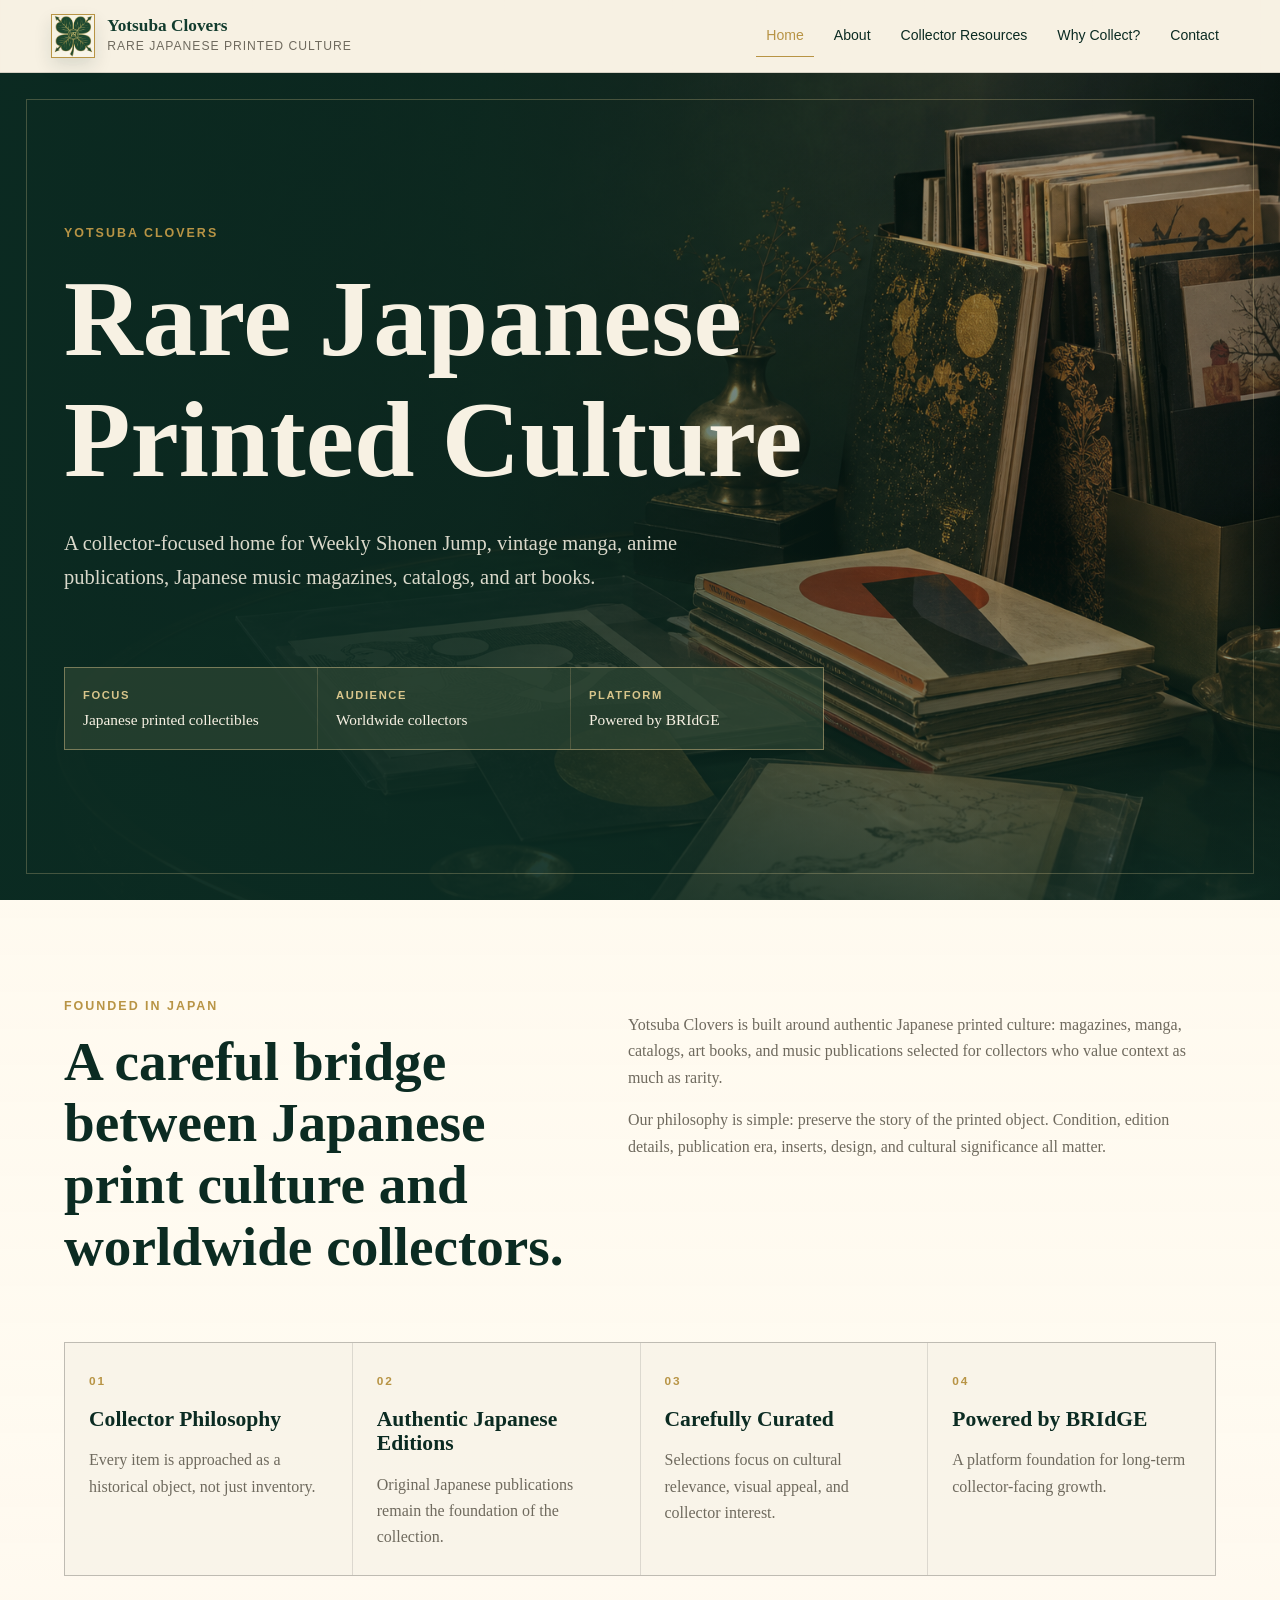
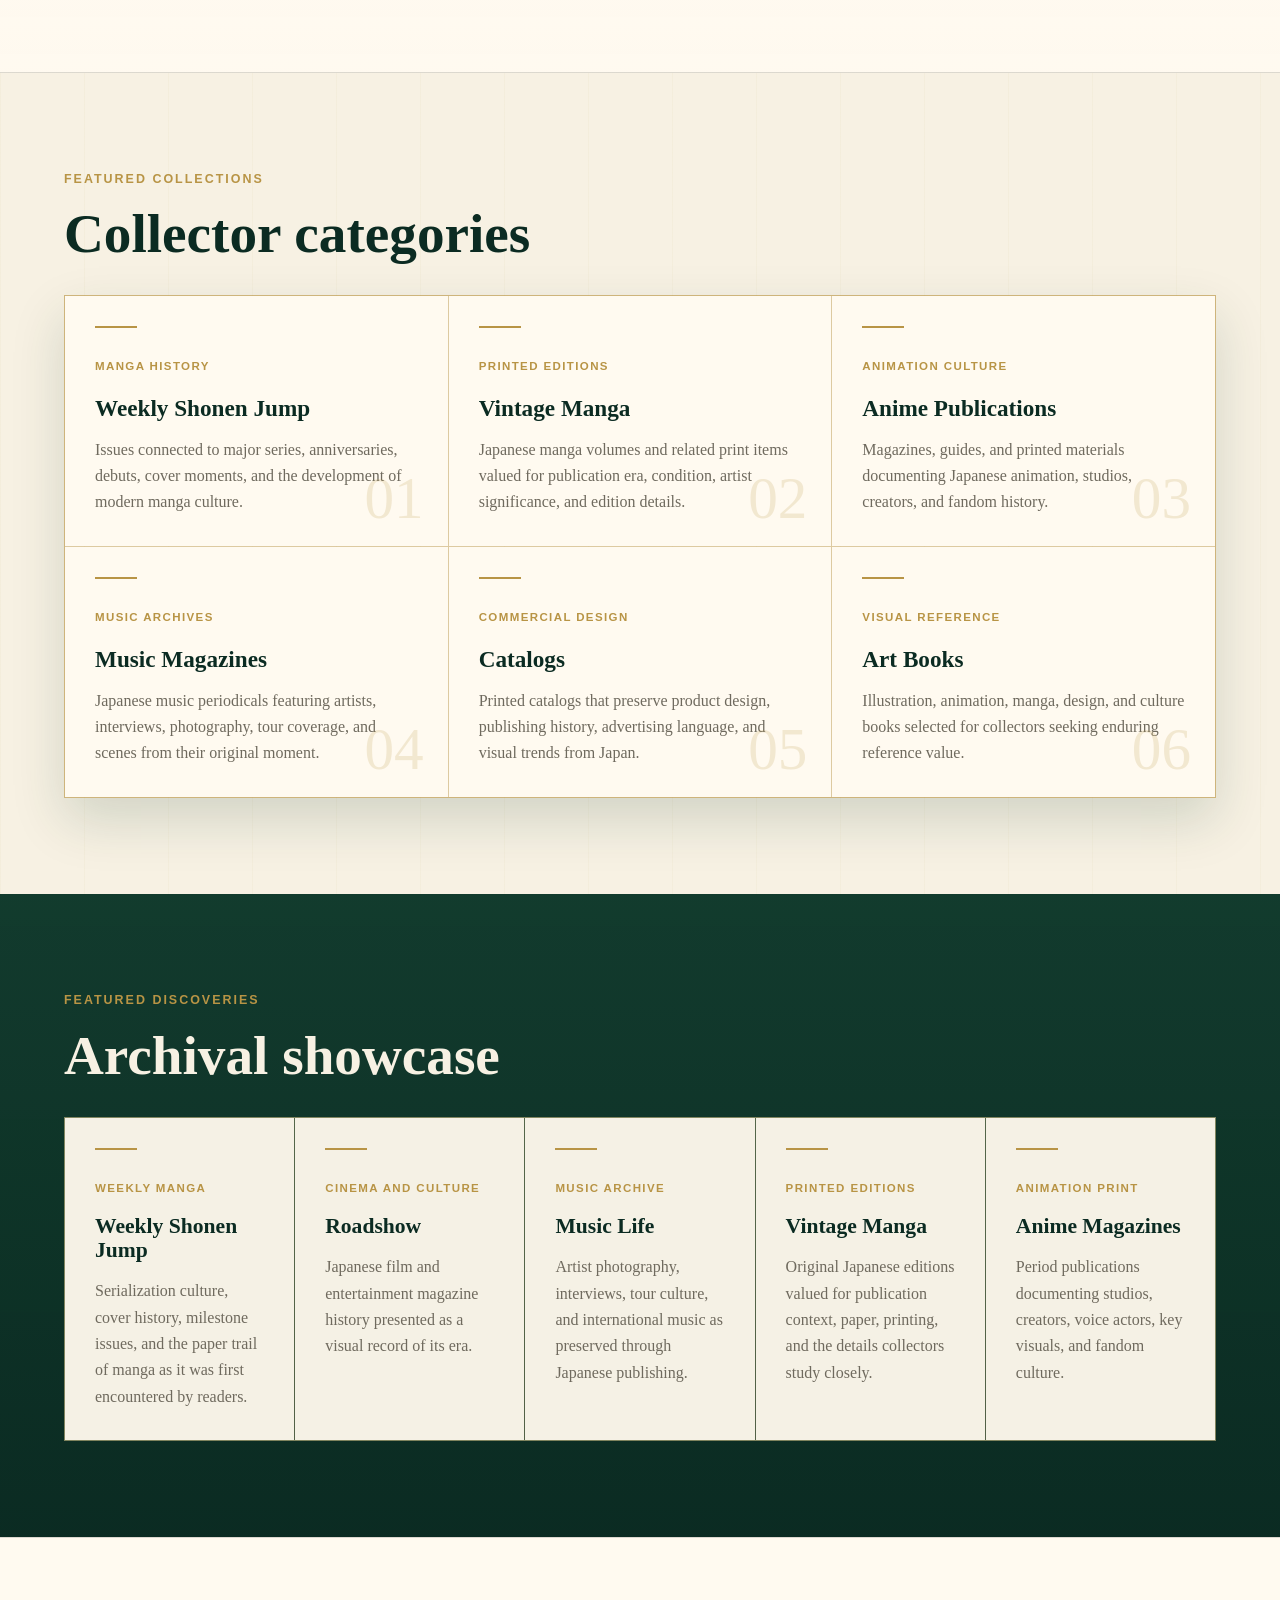
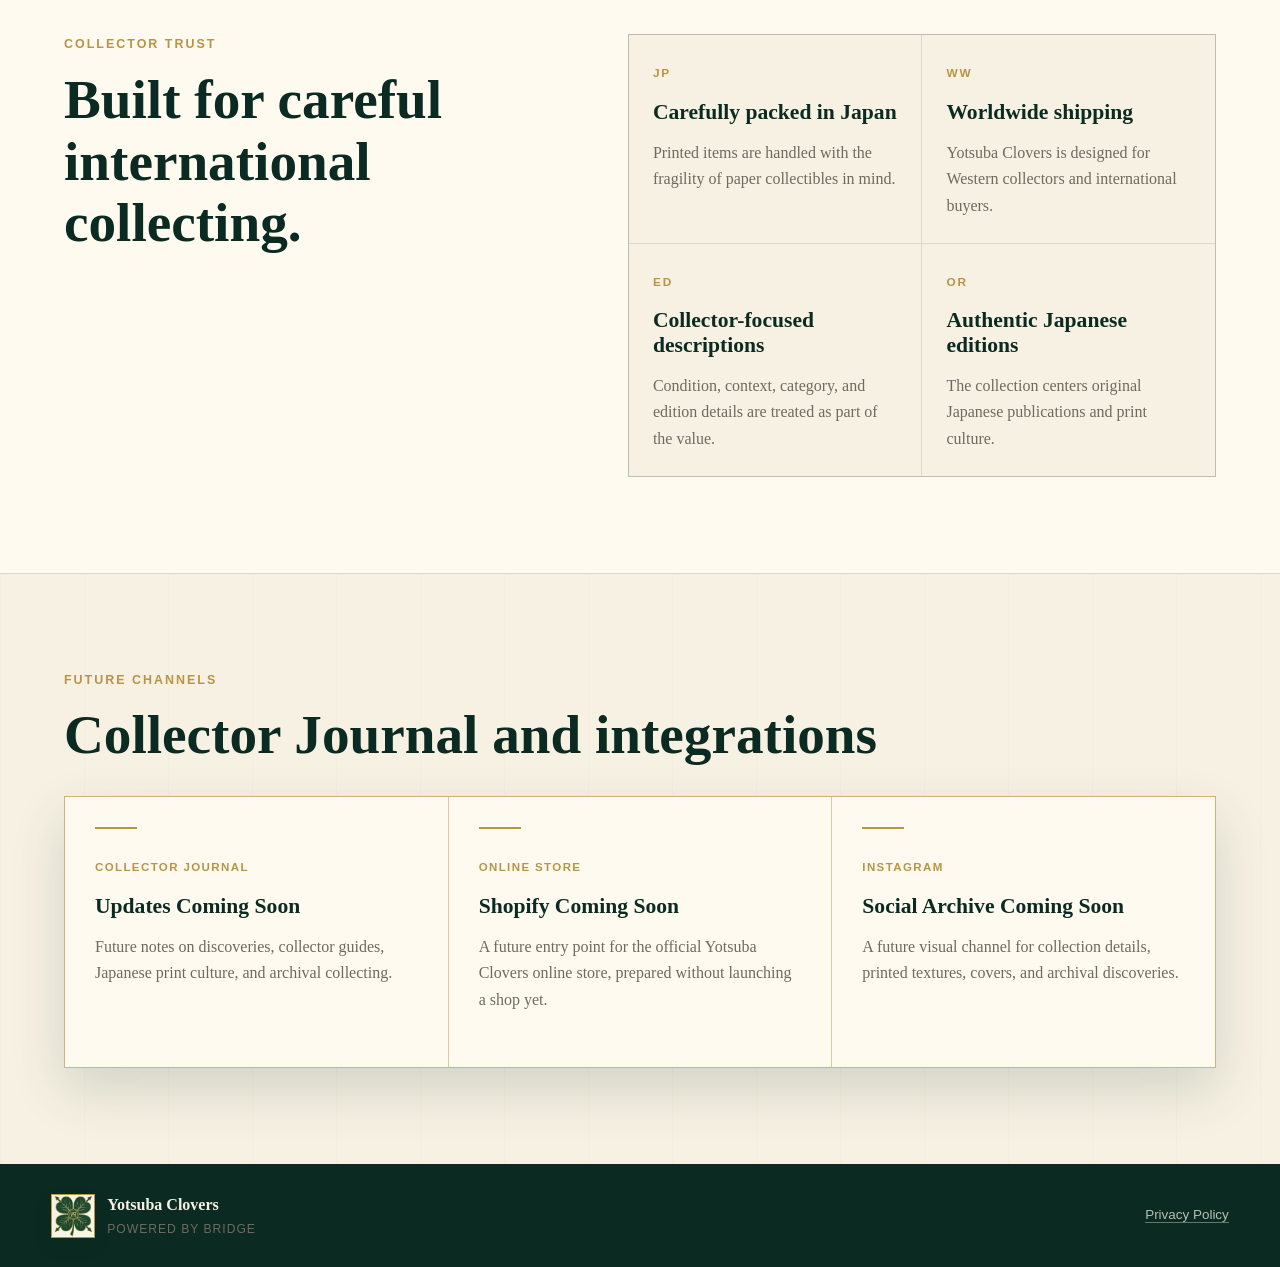
==== commit abc2e9da: "Polish SEO metadata and privacy access" ====
--- a/index.html
+++ b/index.html
@@ -11,9 +11,11 @@
   <meta property="og:description" content="Premium collector-focused source for rare Japanese printed culture.">
   <meta property="og:url" content="./">
   <meta property="og:site_name" content="Yotsuba Clovers">
-  <meta name="twitter:card" content="summary">
+  <meta property="og:image" content="assets/hero-printed-culture.png">
+  <meta name="twitter:card" content="summary_large_image">
   <meta name="twitter:title" content="Yotsuba Clovers | Rare Japanese Printed Culture">
   <meta name="twitter:description" content="Rare Japanese printed collectibles for Western collectors and Japanese print culture enthusiasts.">
+  <meta name="twitter:image" content="assets/hero-printed-culture.png">
   <link rel="icon" href="assets/logo.png" type="image/png">
   <link rel="stylesheet" href="style.css">
   <script type="application/ld+json">
@@ -251,7 +253,7 @@
         <span>Powered by BRIdGE</span>
       </span>
     </div>
-    <p>Rare Japanese Printed Culture</p>
+    <p><a href="privacy.html">Privacy Policy</a></p>
   </footer>
 </body>
 </html>
--- a/style.css
+++ b/style.css
@@ -321,7 +321,8 @@
 }
 
 .collection-grid,
-.contact-grid {
+.contact-grid,
+.resource-grid {
   display: grid;
   grid-template-columns: repeat(3, minmax(0, 1fr));
   gap: 1px;
@@ -335,7 +336,8 @@
 .collection-card,
 .contact-item,
 .showcase-card,
-.future-card {
+.future-card,
+.resource-card {
   position: relative;
   overflow: hidden;
   min-height: 250px;
@@ -348,7 +350,8 @@
 
 .collection-card::before,
 .showcase-card::before,
-.future-card::before {
+.future-card::before,
+.resource-card::before {
   content: "";
   display: block;
   width: 42px;
@@ -362,7 +365,8 @@
 .future-card,
 .contact-item,
 .story-card,
-.trust-item {
+.trust-item,
+.resource-card {
   transition: transform 180ms ease, background-color 180ms ease, box-shadow 180ms ease;
 }
 
@@ -371,7 +375,8 @@
 .future-card:hover,
 .contact-item:hover,
 .story-card:hover,
-.trust-item:hover {
+.trust-item:hover,
+.resource-card:hover {
   transform: translateY(-3px);
   background: #fffdf6;
 }
@@ -494,6 +499,47 @@
   margin: 0 auto;
 }
 
+.resource-hub {
+  background: var(--ivory);
+}
+
+.resource-card h2 {
+  margin-top: 16px;
+  font-size: 1.72rem;
+}
+
+.resource-feature {
+  max-width: var(--max);
+  margin: clamp(30px, 5vw, 56px) auto 0;
+  padding: 34px;
+  background: var(--green-ink);
+  color: var(--ivory);
+  border: 1px solid var(--line-strong);
+}
+
+.resource-feature h2 {
+  color: var(--ivory);
+  font-size: 2.15rem;
+}
+
+.resource-feature p:not(.eyebrow) {
+  max-width: 760px;
+  color: rgba(247, 241, 227, 0.78);
+}
+
+.text-link {
+  display: inline-block;
+  margin-top: 18px;
+  color: var(--gold-soft);
+  font-family: Arial, sans-serif;
+  font-size: 0.82rem;
+  font-weight: 700;
+  letter-spacing: 0.12em;
+  text-decoration: none;
+  text-transform: uppercase;
+  border-bottom: 1px solid currentColor;
+}
+
 .feature-list article,
 .resource-article,
 .policy,
@@ -544,6 +590,18 @@
   color: rgba(247, 241, 227, 0.74);
   font-family: Arial, sans-serif;
   font-size: 0.84rem;
+}
+
+.site-footer a {
+  color: inherit;
+  text-decoration: none;
+  border-bottom: 1px solid rgba(247, 241, 227, 0.38);
+  transition: color 180ms ease, border-color 180ms ease;
+}
+
+.site-footer a:hover {
+  color: var(--gold-soft);
+  border-color: currentColor;
 }
 
 .site-footer .logo-frame {
@@ -599,6 +657,10 @@
   .contact-item {
     min-height: auto;
   }
+
+  .resource-grid {
+    grid-template-columns: 1fr;
+  }
 }
 
 @media (max-width: 560px) {
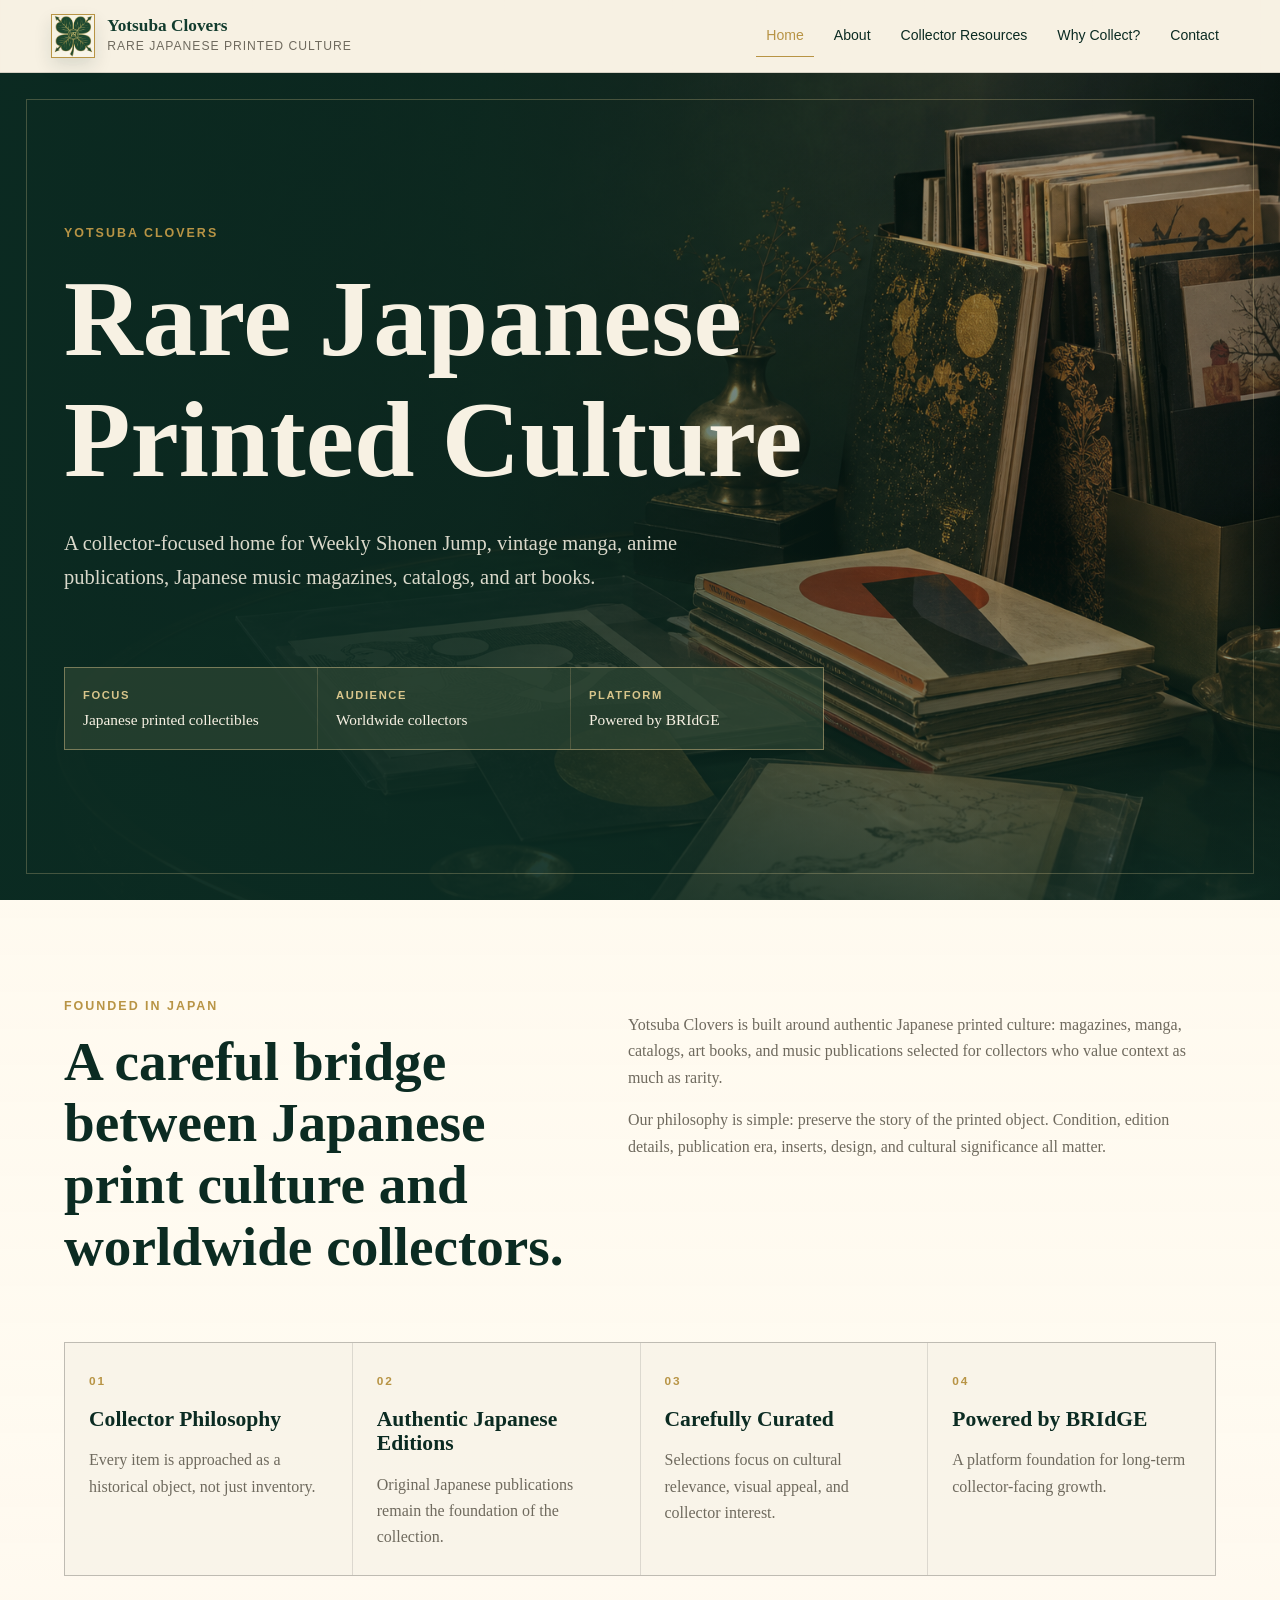
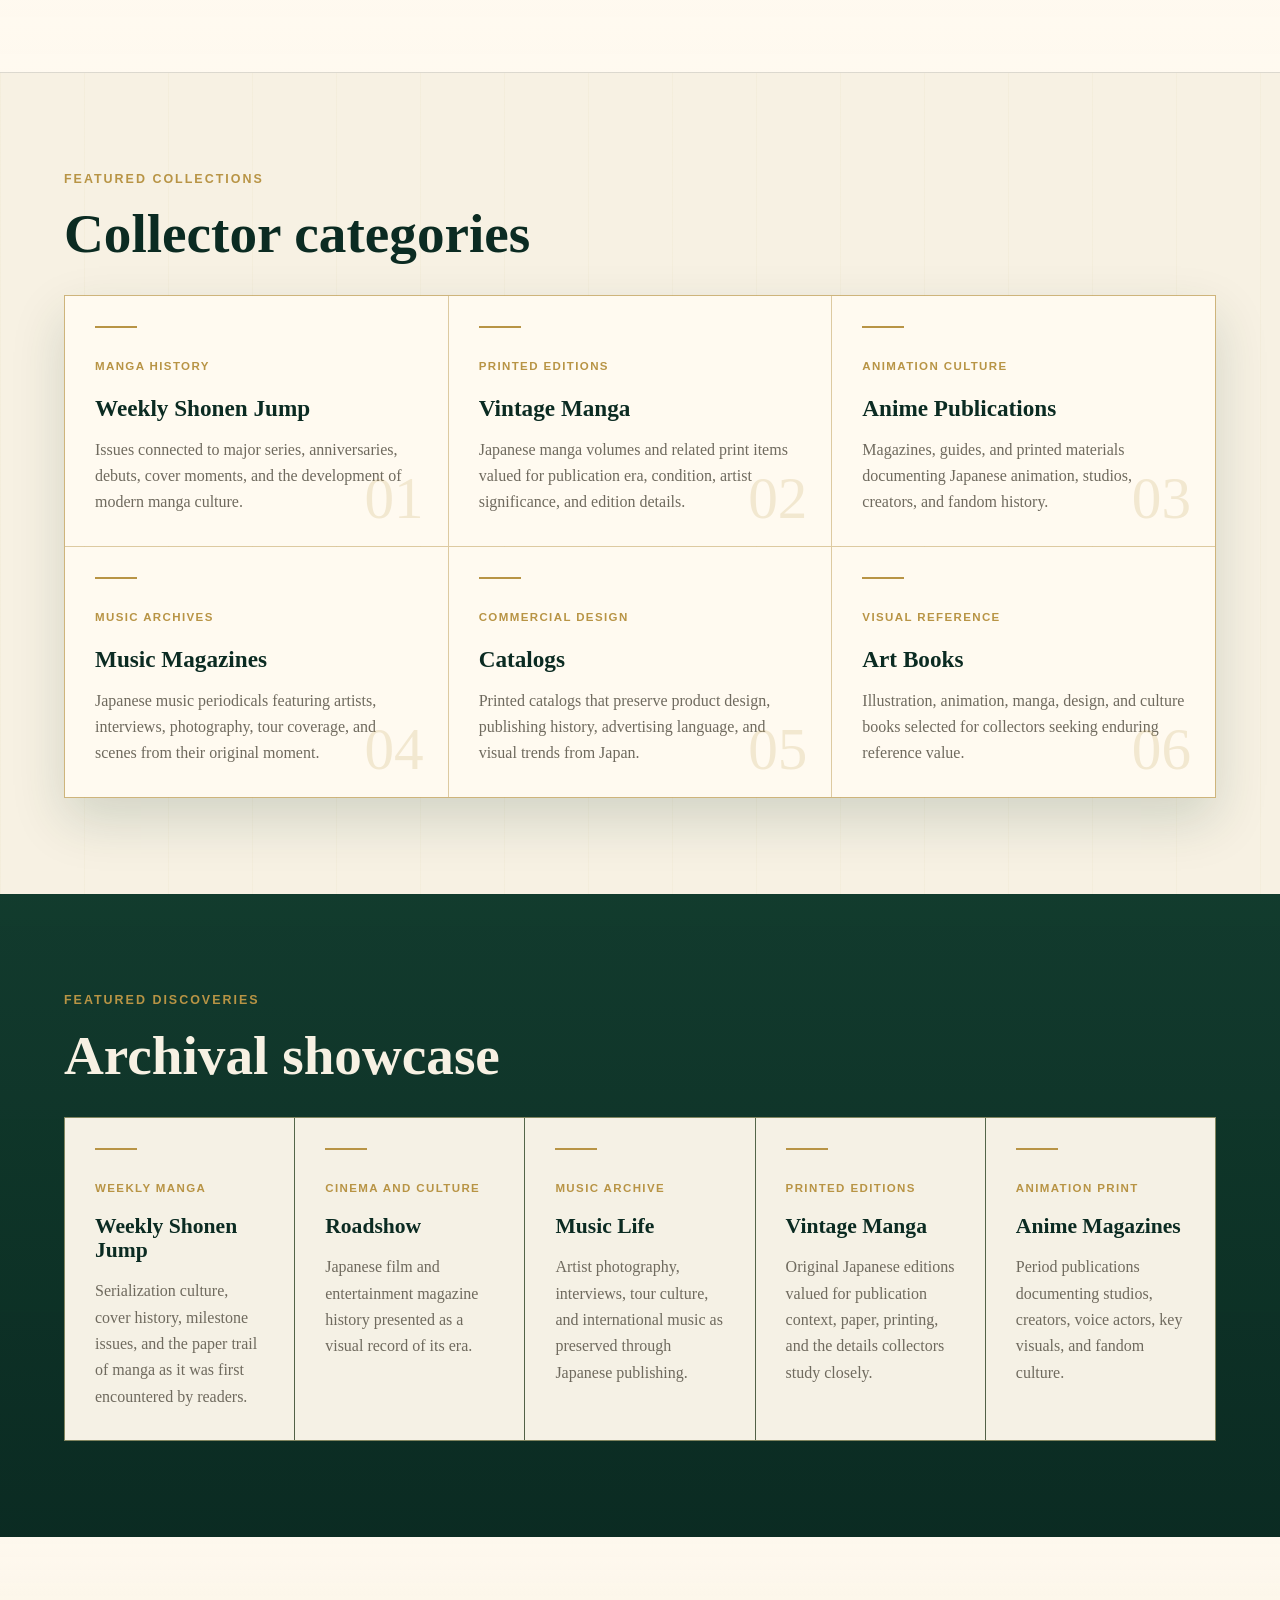
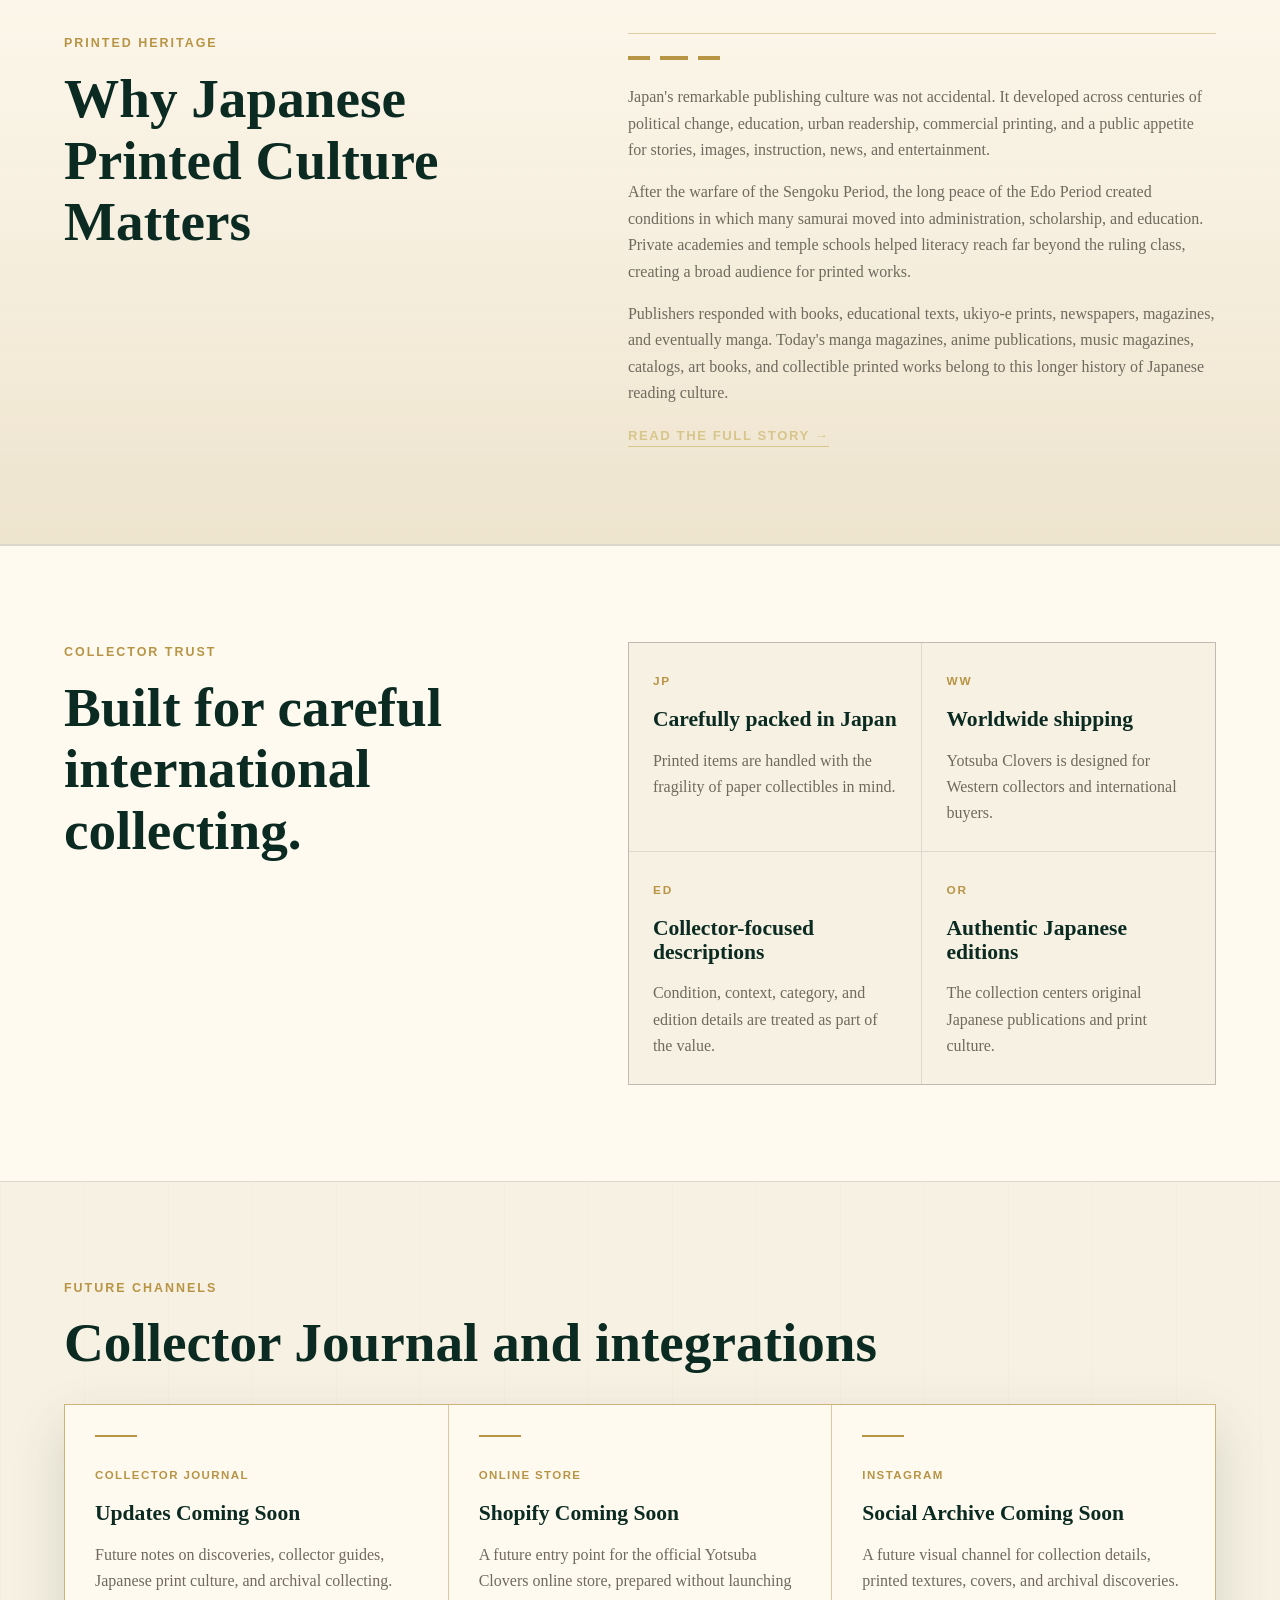
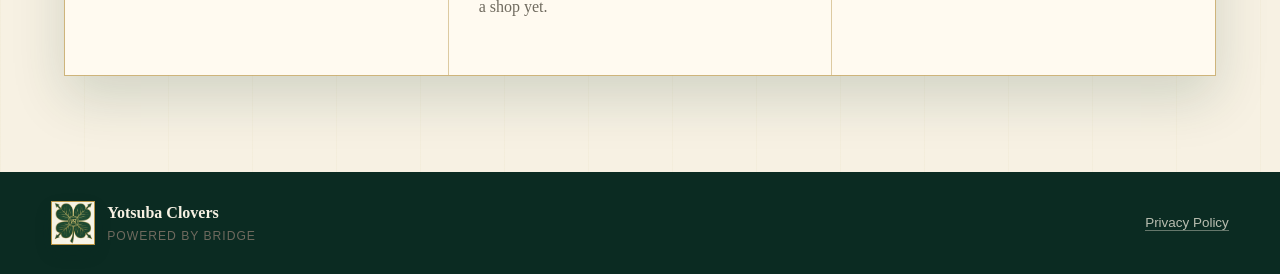
==== commit 75411d85: "Add homepage Japanese print heritage section" ====
--- a/index.html
+++ b/index.html
@@ -189,6 +189,21 @@
       </div>
     </section>
 
+    <section class="section heritage-section" aria-labelledby="printed-culture-matters">
+      <div class="section-grid">
+        <div>
+          <p class="eyebrow">Printed Heritage</p>
+          <h2 id="printed-culture-matters">Why Japanese Printed Culture Matters</h2>
+        </div>
+        <div class="prose heritage-prose">
+          <p>Japan's remarkable publishing culture was not accidental. It developed across centuries of political change, education, urban readership, commercial printing, and a public appetite for stories, images, instruction, news, and entertainment.</p>
+          <p>After the warfare of the Sengoku Period, the long peace of the Edo Period created conditions in which many samurai moved into administration, scholarship, and education. Private academies and temple schools helped literacy reach far beyond the ruling class, creating a broad audience for printed works.</p>
+          <p>Publishers responded with books, educational texts, ukiyo-e prints, newspapers, magazines, and eventually manga. Today's manga magazines, anime publications, music magazines, catalogs, art books, and collectible printed works belong to this longer history of Japanese reading culture.</p>
+          <a class="text-link" href="why-collect-japanese-printed-culture.html">Read the full story &rarr;</a>
+        </div>
+      </div>
+    </section>
+
     <section class="section trust-section" aria-labelledby="collector-trust">
       <div class="section-grid">
         <div>
--- a/style.css
+++ b/style.css
@@ -441,6 +441,29 @@
   border-bottom: 1px solid var(--line);
 }
 
+.heritage-section {
+  background:
+    linear-gradient(180deg, rgba(255, 250, 240, 0.94), rgba(238, 228, 206, 0.76)),
+    var(--ivory-deep);
+  border-bottom: 1px solid var(--line);
+}
+
+.heritage-prose {
+  position: relative;
+  padding-top: 22px;
+  border-top: 1px solid var(--line-strong);
+}
+
+.heritage-prose::before {
+  content: "";
+  display: block;
+  width: 92px;
+  height: 4px;
+  margin-bottom: 24px;
+  background:
+    linear-gradient(90deg, var(--antique-gold) 0 22px, transparent 22px 32px, var(--antique-gold) 32px 60px, transparent 60px 70px, var(--antique-gold) 70px 92px);
+}
+
 .trust-grid {
   display: grid;
   grid-template-columns: repeat(2, minmax(0, 1fr));
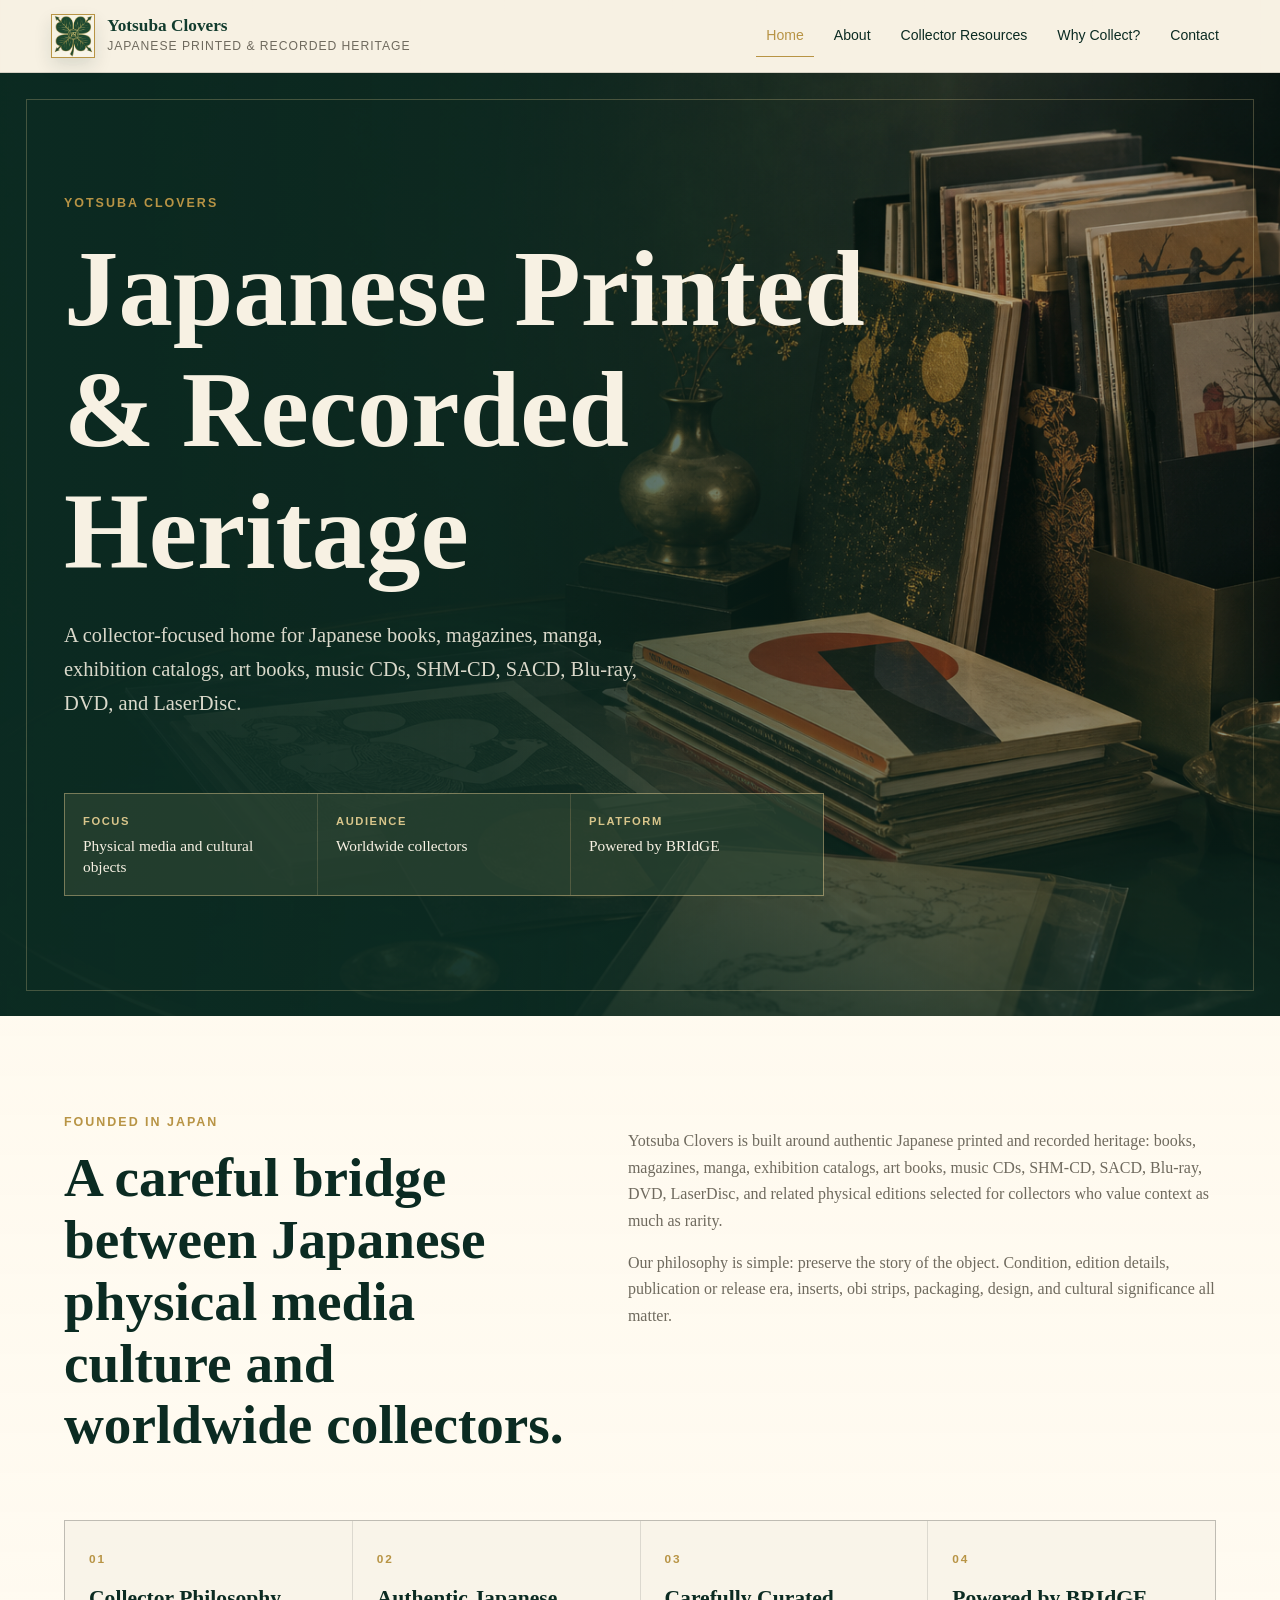
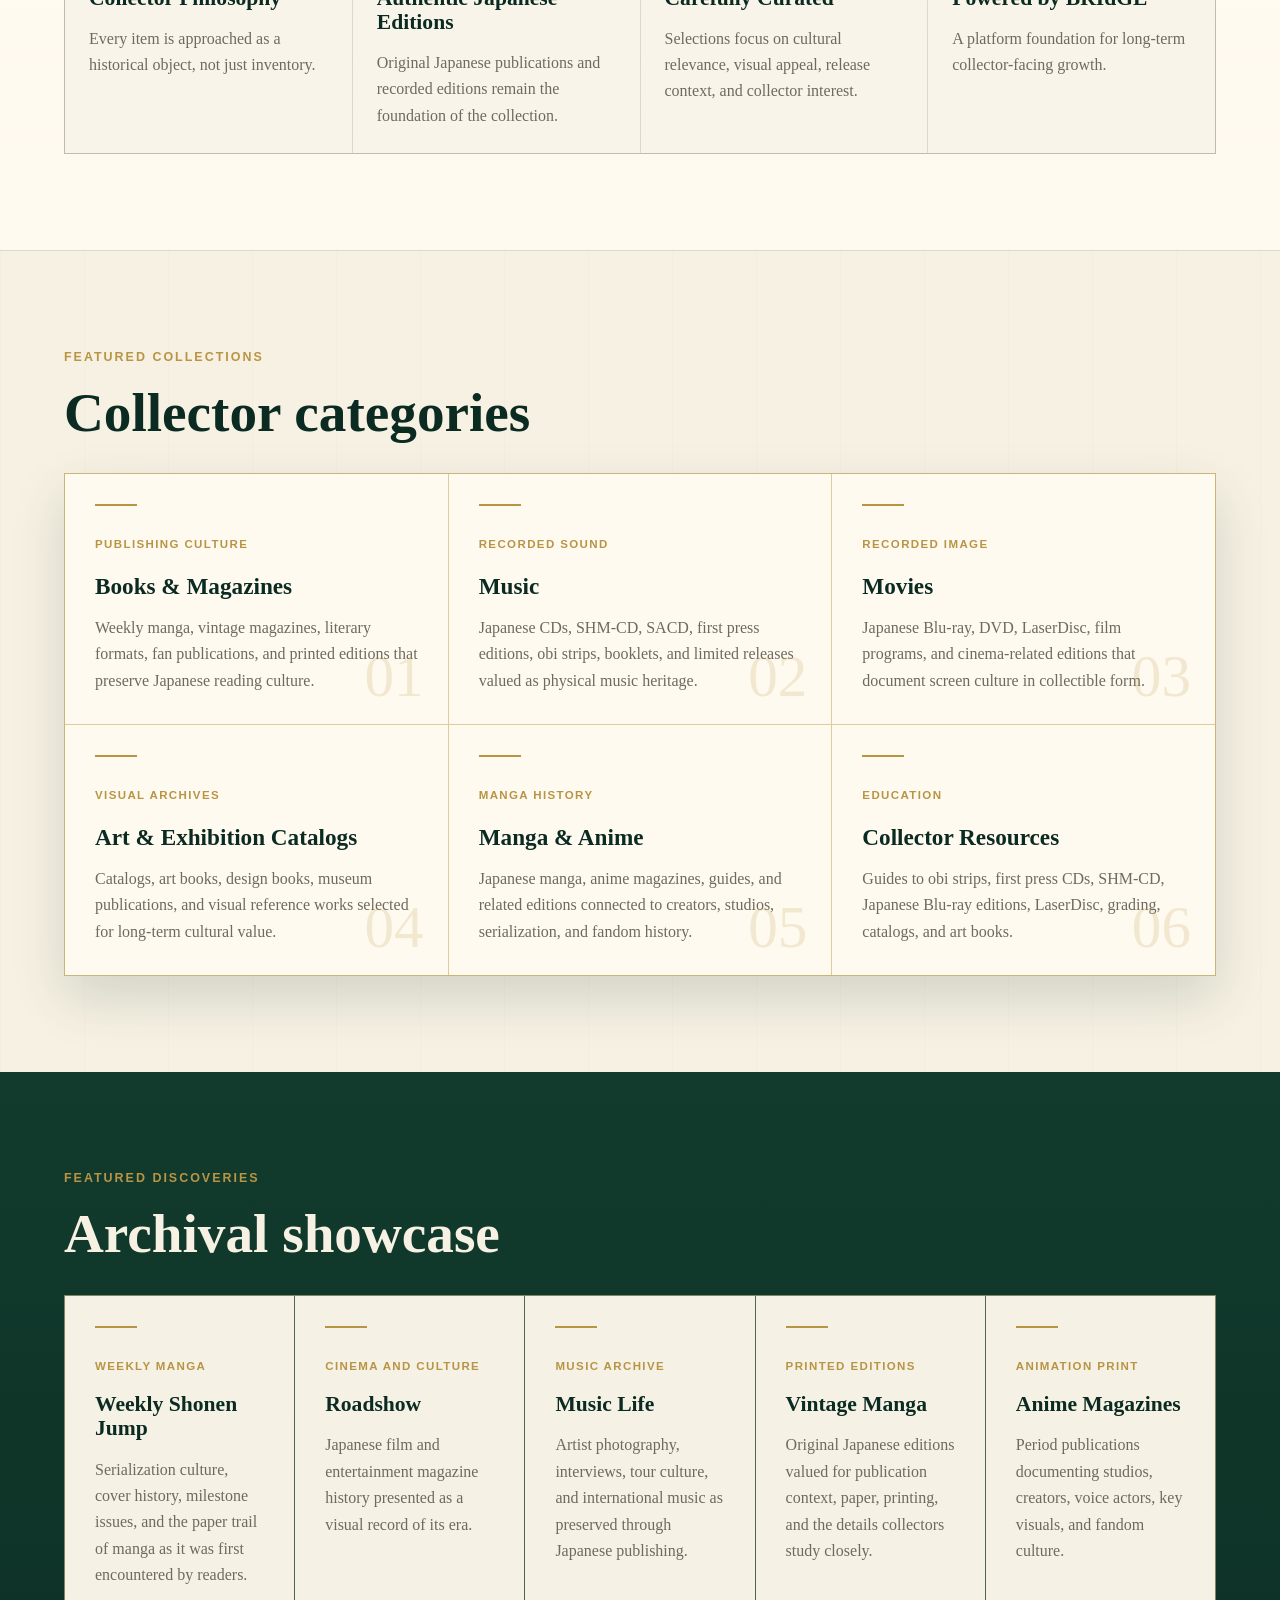
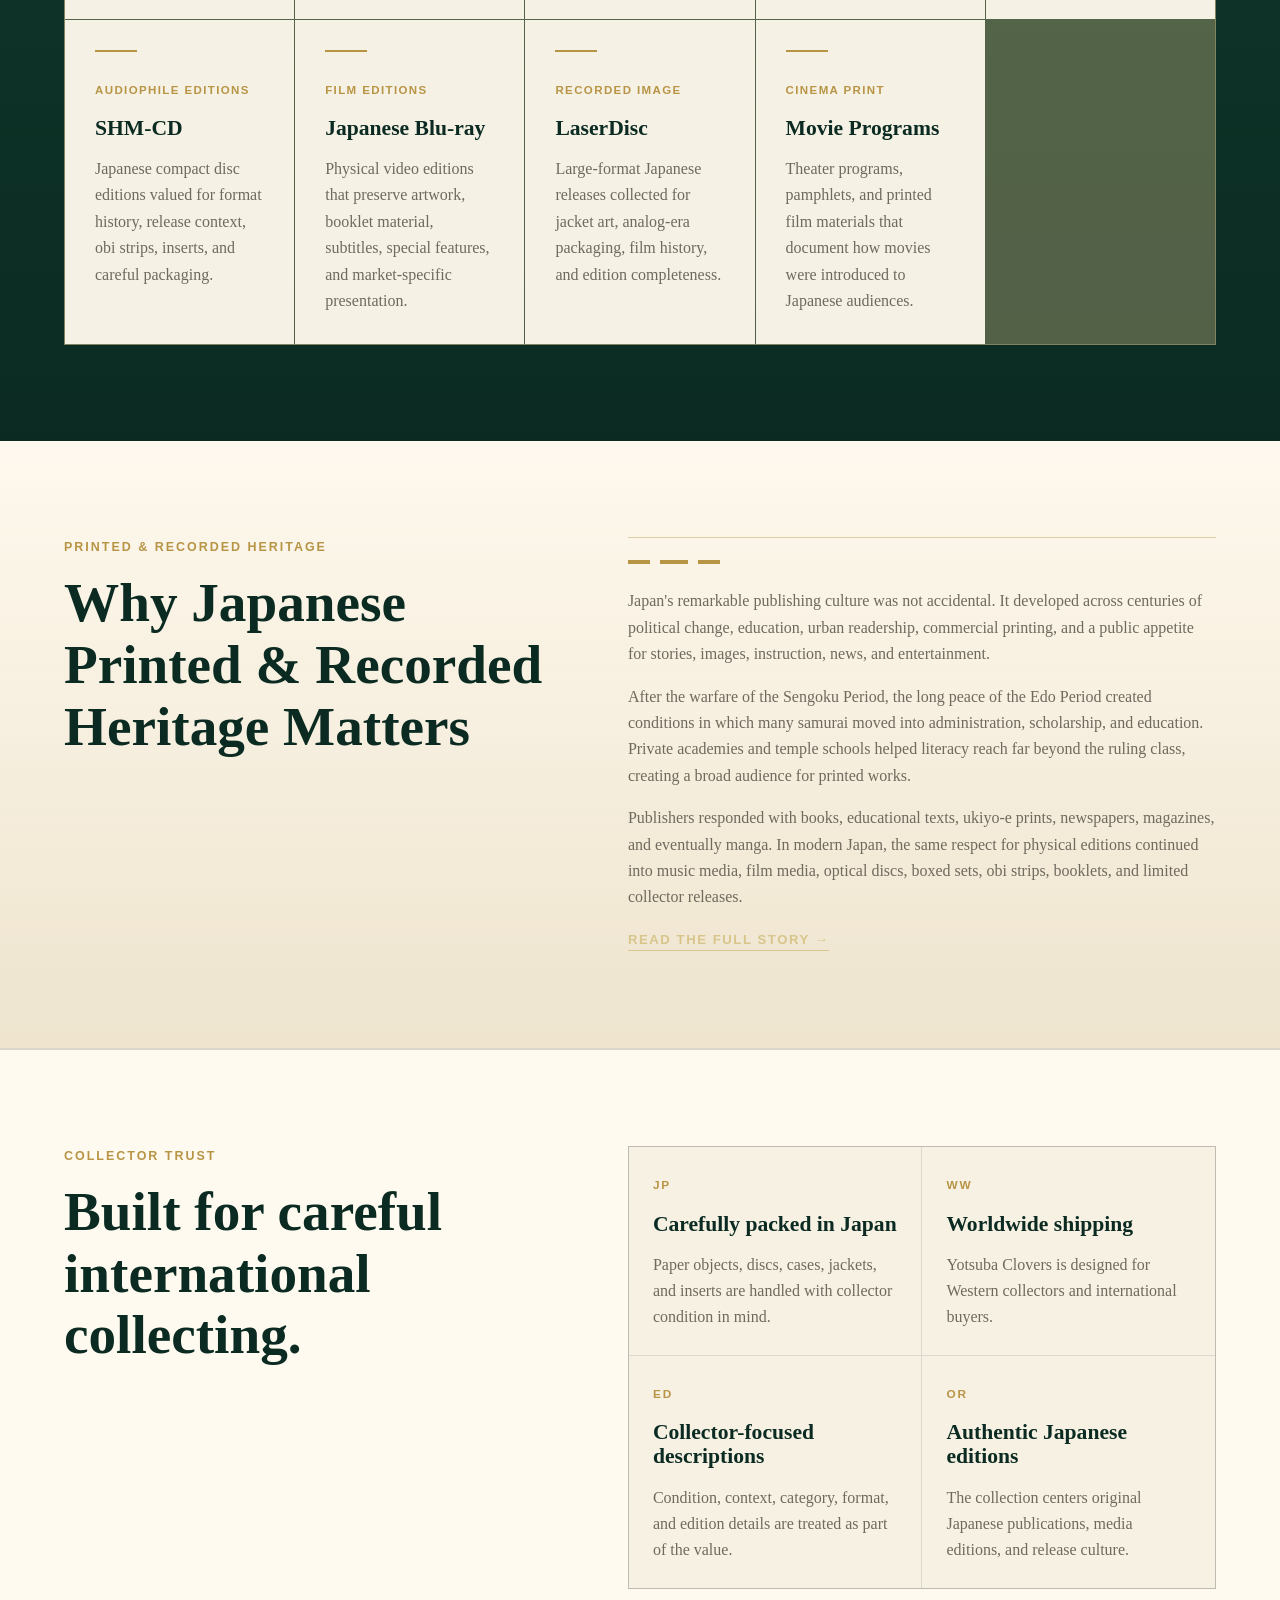
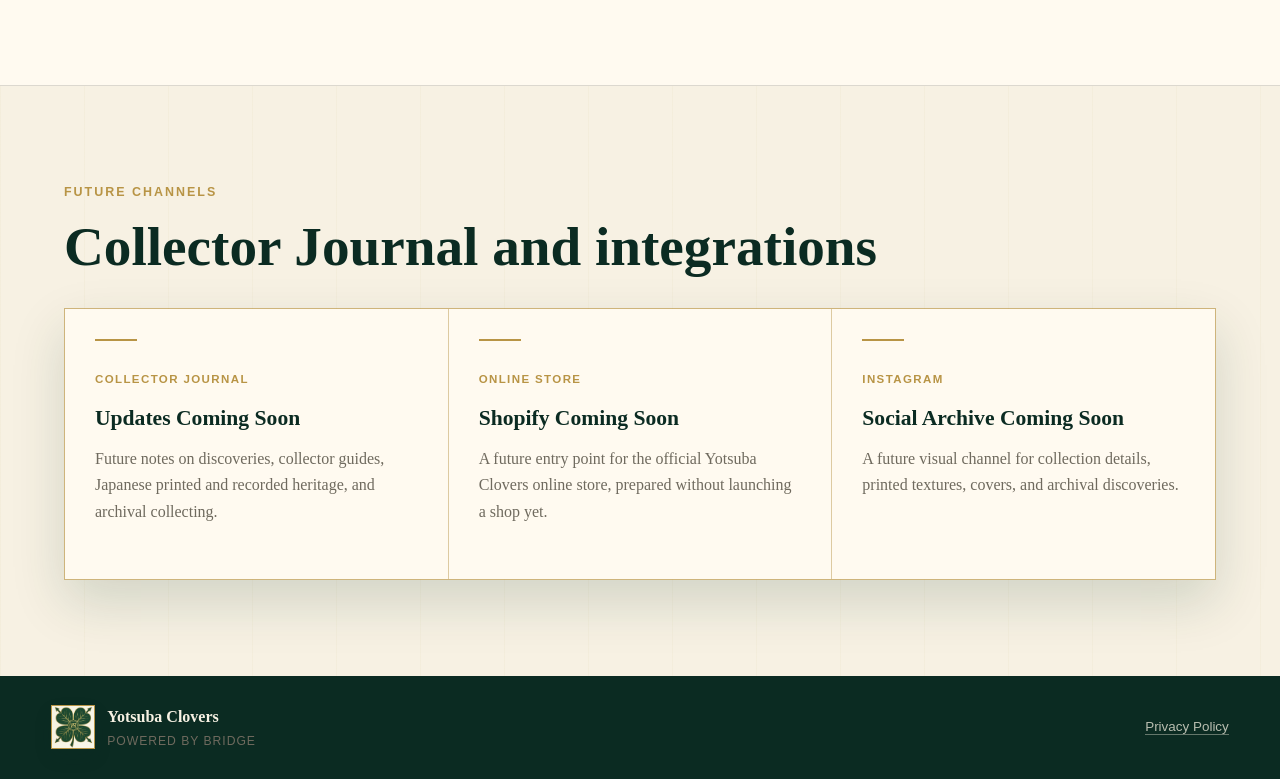
==== commit 77c2945c: "Expand brand positioning to recorded heritage" ====
--- a/index.html
+++ b/index.html
@@ -3,18 +3,18 @@
 <head>
   <meta charset="UTF-8">
   <meta name="viewport" content="width=device-width, initial-scale=1.0">
-  <title>Yotsuba Clovers | Rare Japanese Printed Culture</title>
-  <meta name="description" content="Yotsuba Clovers curates rare Japanese printed collectibles, including Weekly Shonen Jump, vintage manga, anime publications, music magazines, catalogs, and art books.">
+  <title>Yotsuba Clovers | Japanese Printed &amp; Recorded Heritage</title>
+  <meta name="description" content="Yotsuba Clovers curates Japanese printed and recorded heritage, including books, magazines, manga, exhibition catalogs, art books, music CDs, SHM-CD, SACD, Blu-ray, DVD, and LaserDisc.">
   <link rel="canonical" href="./">
   <meta property="og:type" content="website">
-  <meta property="og:title" content="Yotsuba Clovers | Rare Japanese Printed Culture">
-  <meta property="og:description" content="Premium collector-focused source for rare Japanese printed culture.">
+  <meta property="og:title" content="Yotsuba Clovers | Japanese Printed &amp; Recorded Heritage">
+  <meta property="og:description" content="A premium collector-focused archive for Japanese printed heritage and recorded media.">
   <meta property="og:url" content="./">
   <meta property="og:site_name" content="Yotsuba Clovers">
   <meta property="og:image" content="assets/hero-printed-culture.png">
   <meta name="twitter:card" content="summary_large_image">
-  <meta name="twitter:title" content="Yotsuba Clovers | Rare Japanese Printed Culture">
-  <meta name="twitter:description" content="Rare Japanese printed collectibles for Western collectors and Japanese print culture enthusiasts.">
+  <meta name="twitter:title" content="Yotsuba Clovers | Japanese Printed &amp; Recorded Heritage">
+  <meta name="twitter:description" content="Japanese books, magazines, manga, music media, films, catalogs, and collector editions for worldwide collectors.">
   <meta name="twitter:image" content="assets/hero-printed-culture.png">
   <link rel="icon" href="assets/logo.png" type="image/png">
   <link rel="stylesheet" href="style.css">
@@ -23,8 +23,8 @@
     "@context": "https://schema.org",
     "@type": "Organization",
     "name": "Yotsuba Clovers",
-    "slogan": "Rare Japanese Printed Culture",
-    "description": "Yotsuba Clovers specializes in rare Japanese printed collectibles.",
+    "slogan": "Japanese Printed & Recorded Heritage",
+    "description": "Yotsuba Clovers specializes in Japanese printed heritage and recorded media for collectors.",
     "url": "./",
     "brand": {
       "@type": "Brand",
@@ -34,12 +34,13 @@
   </script>
 </head>
 <body>
+  <a class="skip-link" href="#main-content">Skip to main content</a>
   <header class="site-header">
     <a class="brand" href="index.html" aria-label="Yotsuba Clovers home">
       <img class="logo-frame" src="assets/logo.png" alt="">
       <span>
         <span class="brand-name">Yotsuba Clovers</span>
-        <span class="brand-tagline">Rare Japanese Printed Culture</span>
+        <span class="brand-tagline">Japanese Printed &amp; Recorded Heritage</span>
       </span>
     </a>
     <nav class="site-nav" aria-label="Primary navigation">
@@ -51,17 +52,17 @@
     </nav>
   </header>
 
-  <main>
+  <main id="main-content" tabindex="-1">
     <section class="hero">
-      <img class="hero-image" src="assets/hero-printed-culture.png" alt="Rare Japanese printed collectibles arranged on a dark green archival table">
+      <img class="hero-image" src="assets/hero-printed-culture.png" alt="Japanese collector media arranged on a dark green archival table">
       <div class="hero-inner">
         <p class="eyebrow">Yotsuba Clovers</p>
-        <h1>Rare Japanese Printed Culture</h1>
-        <p class="hero-copy">A collector-focused home for Weekly Shonen Jump, vintage manga, anime publications, Japanese music magazines, catalogs, and art books.</p>
+        <h1>Japanese Printed &amp; Recorded Heritage</h1>
+        <p class="hero-copy">A collector-focused home for Japanese books, magazines, manga, exhibition catalogs, art books, music CDs, SHM-CD, SACD, Blu-ray, DVD, and LaserDisc.</p>
         <dl class="hero-proof" aria-label="Yotsuba Clovers collection focus">
           <div>
             <dt>Focus</dt>
-            <dd>Japanese printed collectibles</dd>
+            <dd>Physical media and cultural objects</dd>
           </div>
           <div>
             <dt>Audience</dt>
@@ -79,11 +80,11 @@
       <div class="section-grid">
         <div>
           <p class="eyebrow">Founded in Japan</p>
-          <h2 id="brand-introduction">A careful bridge between Japanese print culture and worldwide collectors.</h2>
+          <h2 id="brand-introduction">A careful bridge between Japanese physical media culture and worldwide collectors.</h2>
         </div>
         <div class="prose">
-          <p>Yotsuba Clovers is built around authentic Japanese printed culture: magazines, manga, catalogs, art books, and music publications selected for collectors who value context as much as rarity.</p>
-          <p>Our philosophy is simple: preserve the story of the printed object. Condition, edition details, publication era, inserts, design, and cultural significance all matter.</p>
+          <p>Yotsuba Clovers is built around authentic Japanese printed and recorded heritage: books, magazines, manga, exhibition catalogs, art books, music CDs, SHM-CD, SACD, Blu-ray, DVD, LaserDisc, and related physical editions selected for collectors who value context as much as rarity.</p>
+          <p>Our philosophy is simple: preserve the story of the object. Condition, edition details, publication or release era, inserts, obi strips, packaging, design, and cultural significance all matter.</p>
         </div>
       </div>
       <div class="story-grid" aria-label="Yotsuba Clovers brand story">
@@ -95,12 +96,12 @@
         <article class="story-card">
           <span>02</span>
           <h3>Authentic Japanese Editions</h3>
-          <p>Original Japanese publications remain the foundation of the collection.</p>
+          <p>Original Japanese publications and recorded editions remain the foundation of the collection.</p>
         </article>
         <article class="story-card">
           <span>03</span>
           <h3>Carefully Curated</h3>
-          <p>Selections focus on cultural relevance, visual appeal, and collector interest.</p>
+          <p>Selections focus on cultural relevance, visual appeal, release context, and collector interest.</p>
         </article>
         <article class="story-card">
           <span>04</span>
@@ -117,39 +118,39 @@
       </div>
       <div class="collection-grid">
         <article class="collection-card">
+          <span class="card-kicker">Publishing Culture</span>
+          <h3>Books &amp; Magazines</h3>
+          <p>Weekly manga, vintage magazines, literary formats, fan publications, and printed editions that preserve Japanese reading culture.</p>
+          <span class="card-mark" aria-hidden="true">01</span>
+        </article>
+        <article class="collection-card">
+          <span class="card-kicker">Recorded Sound</span>
+          <h3>Music</h3>
+          <p>Japanese CDs, SHM-CD, SACD, first press editions, obi strips, booklets, and limited releases valued as physical music heritage.</p>
+          <span class="card-mark" aria-hidden="true">02</span>
+        </article>
+        <article class="collection-card">
+          <span class="card-kicker">Recorded Image</span>
+          <h3>Movies</h3>
+          <p>Japanese Blu-ray, DVD, LaserDisc, film programs, and cinema-related editions that document screen culture in collectible form.</p>
+          <span class="card-mark" aria-hidden="true">03</span>
+        </article>
+        <article class="collection-card">
+          <span class="card-kicker">Visual Archives</span>
+          <h3>Art &amp; Exhibition Catalogs</h3>
+          <p>Catalogs, art books, design books, museum publications, and visual reference works selected for long-term cultural value.</p>
+          <span class="card-mark" aria-hidden="true">04</span>
+        </article>
+        <article class="collection-card">
           <span class="card-kicker">Manga History</span>
-          <h3>Weekly Shonen Jump</h3>
-          <p>Issues connected to major series, anniversaries, debuts, cover moments, and the development of modern manga culture.</p>
-          <span class="card-mark" aria-hidden="true">01</span>
-        </article>
-        <article class="collection-card">
-          <span class="card-kicker">Printed Editions</span>
-          <h3>Vintage Manga</h3>
-          <p>Japanese manga volumes and related print items valued for publication era, condition, artist significance, and edition details.</p>
-          <span class="card-mark" aria-hidden="true">02</span>
-        </article>
-        <article class="collection-card">
-          <span class="card-kicker">Animation Culture</span>
-          <h3>Anime Publications</h3>
-          <p>Magazines, guides, and printed materials documenting Japanese animation, studios, creators, and fandom history.</p>
-          <span class="card-mark" aria-hidden="true">03</span>
-        </article>
-        <article class="collection-card">
-          <span class="card-kicker">Music Archives</span>
-          <h3>Music Magazines</h3>
-          <p>Japanese music periodicals featuring artists, interviews, photography, tour coverage, and scenes from their original moment.</p>
-          <span class="card-mark" aria-hidden="true">04</span>
-        </article>
-        <article class="collection-card">
-          <span class="card-kicker">Commercial Design</span>
-          <h3>Catalogs</h3>
-          <p>Printed catalogs that preserve product design, publishing history, advertising language, and visual trends from Japan.</p>
+          <h3>Manga &amp; Anime</h3>
+          <p>Japanese manga, anime magazines, guides, and related editions connected to creators, studios, serialization, and fandom history.</p>
           <span class="card-mark" aria-hidden="true">05</span>
         </article>
         <article class="collection-card">
-          <span class="card-kicker">Visual Reference</span>
-          <h3>Art Books</h3>
-          <p>Illustration, animation, manga, design, and culture books selected for collectors seeking enduring reference value.</p>
+          <span class="card-kicker">Education</span>
+          <h3>Collector Resources</h3>
+          <p>Guides to obi strips, first press CDs, SHM-CD, Japanese Blu-ray editions, LaserDisc, grading, catalogs, and art books.</p>
           <span class="card-mark" aria-hidden="true">06</span>
         </article>
       </div>
@@ -186,19 +187,39 @@
           <h3>Anime Magazines</h3>
           <p>Period publications documenting studios, creators, voice actors, key visuals, and fandom culture.</p>
         </article>
+        <article class="showcase-card">
+          <span class="card-kicker">Audiophile Editions</span>
+          <h3>SHM-CD</h3>
+          <p>Japanese compact disc editions valued for format history, release context, obi strips, inserts, and careful packaging.</p>
+        </article>
+        <article class="showcase-card">
+          <span class="card-kicker">Film Editions</span>
+          <h3>Japanese Blu-ray</h3>
+          <p>Physical video editions that preserve artwork, booklet material, subtitles, special features, and market-specific presentation.</p>
+        </article>
+        <article class="showcase-card">
+          <span class="card-kicker">Recorded Image</span>
+          <h3>LaserDisc</h3>
+          <p>Large-format Japanese releases collected for jacket art, analog-era packaging, film history, and edition completeness.</p>
+        </article>
+        <article class="showcase-card">
+          <span class="card-kicker">Cinema Print</span>
+          <h3>Movie Programs</h3>
+          <p>Theater programs, pamphlets, and printed film materials that document how movies were introduced to Japanese audiences.</p>
+        </article>
       </div>
     </section>
 
     <section class="section heritage-section" aria-labelledby="printed-culture-matters">
       <div class="section-grid">
         <div>
-          <p class="eyebrow">Printed Heritage</p>
-          <h2 id="printed-culture-matters">Why Japanese Printed Culture Matters</h2>
+          <p class="eyebrow">Printed &amp; Recorded Heritage</p>
+          <h2 id="printed-culture-matters">Why Japanese Printed &amp; Recorded Heritage Matters</h2>
         </div>
         <div class="prose heritage-prose">
           <p>Japan's remarkable publishing culture was not accidental. It developed across centuries of political change, education, urban readership, commercial printing, and a public appetite for stories, images, instruction, news, and entertainment.</p>
           <p>After the warfare of the Sengoku Period, the long peace of the Edo Period created conditions in which many samurai moved into administration, scholarship, and education. Private academies and temple schools helped literacy reach far beyond the ruling class, creating a broad audience for printed works.</p>
-          <p>Publishers responded with books, educational texts, ukiyo-e prints, newspapers, magazines, and eventually manga. Today's manga magazines, anime publications, music magazines, catalogs, art books, and collectible printed works belong to this longer history of Japanese reading culture.</p>
+          <p>Publishers responded with books, educational texts, ukiyo-e prints, newspapers, magazines, and eventually manga. In modern Japan, the same respect for physical editions continued into music media, film media, optical discs, boxed sets, obi strips, booklets, and limited collector releases.</p>
           <a class="text-link" href="why-collect-japanese-printed-culture.html">Read the full story &rarr;</a>
         </div>
       </div>
@@ -214,7 +235,7 @@
           <article class="trust-item">
             <span aria-hidden="true">JP</span>
             <h3>Carefully packed in Japan</h3>
-            <p>Printed items are handled with the fragility of paper collectibles in mind.</p>
+            <p>Paper objects, discs, cases, jackets, and inserts are handled with collector condition in mind.</p>
           </article>
           <article class="trust-item">
             <span aria-hidden="true">WW</span>
@@ -224,12 +245,12 @@
           <article class="trust-item">
             <span aria-hidden="true">ED</span>
             <h3>Collector-focused descriptions</h3>
-            <p>Condition, context, category, and edition details are treated as part of the value.</p>
+            <p>Condition, context, category, format, and edition details are treated as part of the value.</p>
           </article>
           <article class="trust-item">
             <span aria-hidden="true">OR</span>
             <h3>Authentic Japanese editions</h3>
-            <p>The collection centers original Japanese publications and print culture.</p>
+            <p>The collection centers original Japanese publications, media editions, and release culture.</p>
           </article>
         </div>
       </div>
@@ -244,7 +265,7 @@
         <article class="future-card">
           <span class="card-kicker">Collector Journal</span>
           <h3>Updates Coming Soon</h3>
-          <p>Future notes on discoveries, collector guides, Japanese print culture, and archival collecting.</p>
+          <p>Future notes on discoveries, collector guides, Japanese printed and recorded heritage, and archival collecting.</p>
         </article>
         <article class="future-card">
           <span class="card-kicker">Online Store</span>
--- a/style.css
+++ b/style.css
@@ -32,6 +32,32 @@
   color: inherit;
 }
 
+.skip-link {
+  position: absolute;
+  left: 18px;
+  top: 12px;
+  z-index: 100;
+  padding: 10px 14px;
+  color: var(--green-ink);
+  background: var(--paper);
+  border: 1px solid var(--antique-gold);
+  transform: translateY(-160%);
+  transition: transform 180ms ease;
+}
+
+.skip-link:focus {
+  transform: translateY(0);
+}
+
+:focus-visible {
+  outline: 2px solid var(--antique-gold);
+  outline-offset: 4px;
+}
+
+main:focus {
+  outline: none;
+}
+
 .site-header {
   display: flex;
   align-items: center;
@@ -398,6 +424,139 @@
   font-size: 1.45rem;
 }
 
+.contact-section {
+  background:
+    linear-gradient(180deg, rgba(255, 250, 240, 0.94), rgba(247, 241, 227, 0.92)),
+    var(--paper);
+}
+
+.contact-layout {
+  display: grid;
+  grid-template-columns: minmax(0, 1.35fr) minmax(280px, 0.65fr);
+  gap: 1px;
+  max-width: var(--max);
+  margin: 0 auto;
+  background: var(--line-strong);
+  border: 1px solid var(--line-strong);
+  box-shadow: var(--shadow);
+}
+
+.contact-form,
+.contact-note,
+.success-panel {
+  background: var(--paper);
+}
+
+.contact-form {
+  display: grid;
+  grid-template-columns: repeat(2, minmax(0, 1fr));
+  gap: 22px;
+  padding: clamp(24px, 4vw, 40px);
+}
+
+.form-row {
+  display: grid;
+  gap: 8px;
+}
+
+.form-row-full,
+.form-submit {
+  grid-column: 1 / -1;
+}
+
+.contact-form label {
+  color: var(--green-ink);
+  font-family: Arial, sans-serif;
+  font-size: 0.78rem;
+  font-weight: 700;
+  letter-spacing: 0.12em;
+  text-transform: uppercase;
+}
+
+.contact-form input,
+.contact-form select,
+.contact-form textarea {
+  width: 100%;
+  border: 1px solid var(--line);
+  background: rgba(247, 241, 227, 0.58);
+  color: var(--dark-gray);
+  font: inherit;
+  padding: 13px 14px;
+  transition: border-color 180ms ease, background-color 180ms ease, box-shadow 180ms ease;
+}
+
+.contact-form textarea {
+  resize: vertical;
+  min-height: 180px;
+}
+
+.contact-form input:focus,
+.contact-form select:focus,
+.contact-form textarea:focus {
+  border-color: var(--antique-gold);
+  background: #fffdf6;
+  box-shadow: 0 0 0 3px rgba(184, 148, 69, 0.16);
+  outline: none;
+}
+
+.form-honey {
+  display: none;
+}
+
+.form-submit {
+  justify-self: start;
+  border: 1px solid var(--antique-gold);
+  background: var(--green-ink);
+  color: var(--ivory);
+  cursor: pointer;
+  font-family: Arial, sans-serif;
+  font-size: 0.82rem;
+  font-weight: 700;
+  letter-spacing: 0.12em;
+  padding: 14px 22px;
+  text-transform: uppercase;
+  transition: background-color 180ms ease, color 180ms ease, transform 180ms ease;
+}
+
+.form-submit:hover,
+.form-submit:focus-visible {
+  background: var(--antique-gold);
+  color: var(--green-ink);
+  transform: translateY(-2px);
+}
+
+.contact-note {
+  padding: clamp(24px, 4vw, 40px);
+}
+
+.contact-note h2 {
+  font-size: 2.15rem;
+}
+
+.contact-note ul {
+  margin: 24px 0;
+  padding: 0;
+  list-style: none;
+  border-top: 1px solid var(--line);
+}
+
+.contact-note li {
+  padding: 12px 0;
+  color: var(--green-ink);
+  border-bottom: 1px solid var(--line);
+}
+
+.contact-note p:not(.eyebrow),
+.success-panel p:not(.eyebrow) {
+  color: var(--muted-gray);
+}
+
+.success-panel {
+  padding: clamp(28px, 5vw, 46px);
+  border: 1px solid var(--line-strong);
+  box-shadow: var(--shadow);
+}
+
 .card-mark {
   position: absolute;
   right: 24px;
@@ -540,6 +699,43 @@
   border: 1px solid var(--line-strong);
 }
 
+.related-panel {
+  max-width: var(--max);
+  margin: clamp(30px, 5vw, 56px) auto 0;
+  padding: 30px;
+  background: rgba(255, 250, 240, 0.82);
+  border: 1px solid var(--line);
+}
+
+.related-panel h2 {
+  font-size: 2.15rem;
+}
+
+.related-links {
+  display: flex;
+  flex-wrap: wrap;
+  gap: 10px 18px;
+  margin-top: 20px;
+}
+
+.related-links a {
+  color: var(--green-ink);
+  font-family: Arial, sans-serif;
+  font-size: 0.82rem;
+  font-weight: 700;
+  letter-spacing: 0.1em;
+  text-decoration: none;
+  text-transform: uppercase;
+  border-bottom: 1px solid var(--line-strong);
+  transition: color 180ms ease, border-color 180ms ease;
+}
+
+.related-links a:hover,
+.related-links a:focus-visible {
+  color: var(--antique-gold);
+  border-color: currentColor;
+}
+
 .resource-feature h2 {
   color: var(--ivory);
   font-size: 2.15rem;
@@ -561,6 +757,68 @@
   text-decoration: none;
   text-transform: uppercase;
   border-bottom: 1px solid currentColor;
+}
+
+.article-links {
+  display: flex;
+  flex-wrap: wrap;
+  gap: 10px 16px;
+  margin: 28px 0 36px;
+  padding: 18px 0;
+  border-top: 1px solid var(--line-strong);
+  border-bottom: 1px solid var(--line);
+}
+
+.article-links a {
+  color: var(--green-ink);
+  font-family: Arial, sans-serif;
+  font-size: 0.78rem;
+  font-weight: 700;
+  letter-spacing: 0.1em;
+  text-decoration: none;
+  text-transform: uppercase;
+  border-bottom: 1px solid transparent;
+  transition: color 180ms ease, border-color 180ms ease;
+}
+
+.article-links a:hover,
+.article-links a:focus-visible {
+  color: var(--antique-gold);
+  border-color: currentColor;
+}
+
+.longform a {
+  color: var(--green-ink);
+  text-decoration-thickness: 1px;
+  text-underline-offset: 4px;
+}
+
+.timeline {
+  list-style: none;
+  margin: 28px 0 0;
+  padding: 0;
+  border-top: 1px solid var(--line-strong);
+}
+
+.timeline li {
+  display: grid;
+  grid-template-columns: 120px minmax(0, 1fr);
+  gap: 24px;
+  padding: 22px 0;
+  border-bottom: 1px solid var(--line);
+}
+
+.timeline time {
+  color: var(--antique-gold);
+  font-family: Arial, sans-serif;
+  font-size: 0.82rem;
+  font-weight: 700;
+  letter-spacing: 0.12em;
+  text-transform: uppercase;
+}
+
+.timeline span {
+  color: var(--muted-gray);
 }
 
 .feature-list article,
@@ -649,6 +907,7 @@
   .section-grid,
   .collection-grid,
   .contact-grid,
+  .contact-layout,
   .story-grid,
   .showcase-grid,
   .future-grid,
@@ -684,6 +943,15 @@
   .resource-grid {
     grid-template-columns: 1fr;
   }
+
+  .timeline li {
+    grid-template-columns: 1fr;
+    gap: 8px;
+  }
+
+  .contact-form {
+    grid-template-columns: 1fr;
+  }
 }
 
 @media (max-width: 560px) {
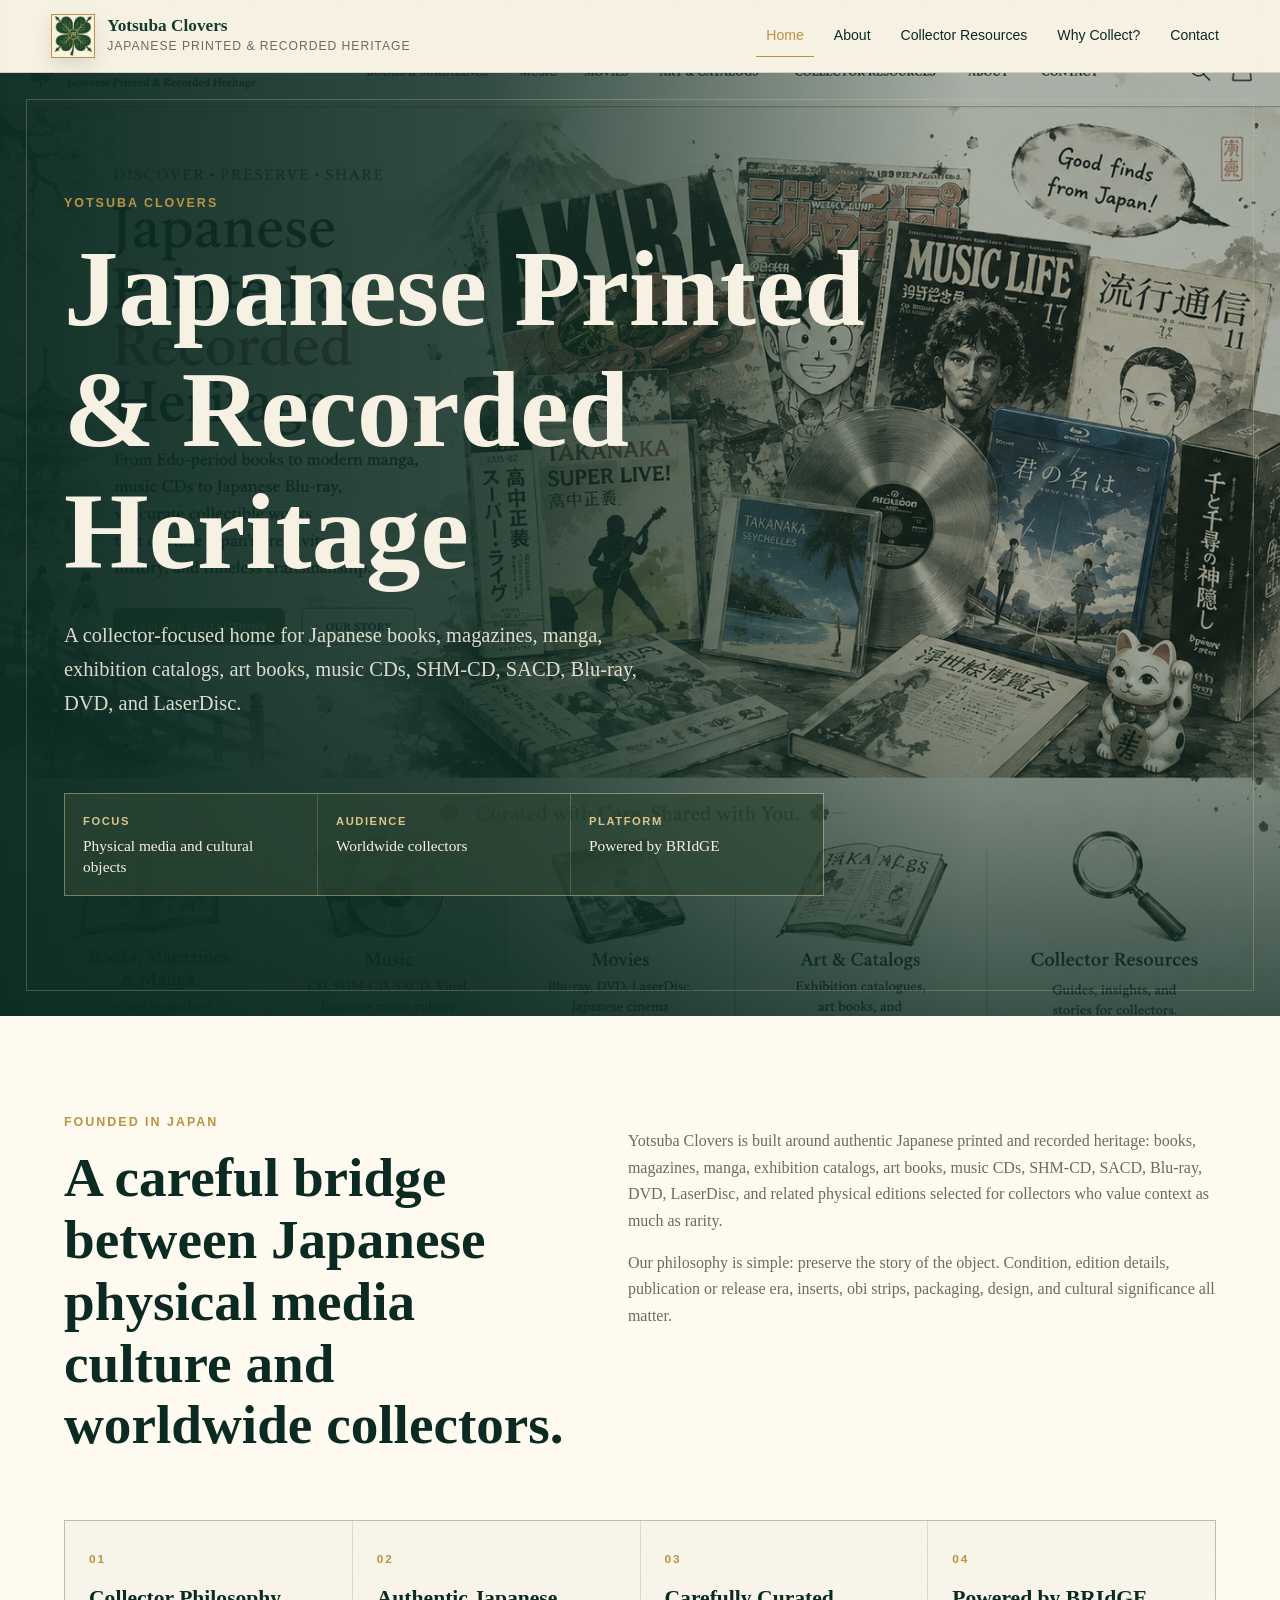
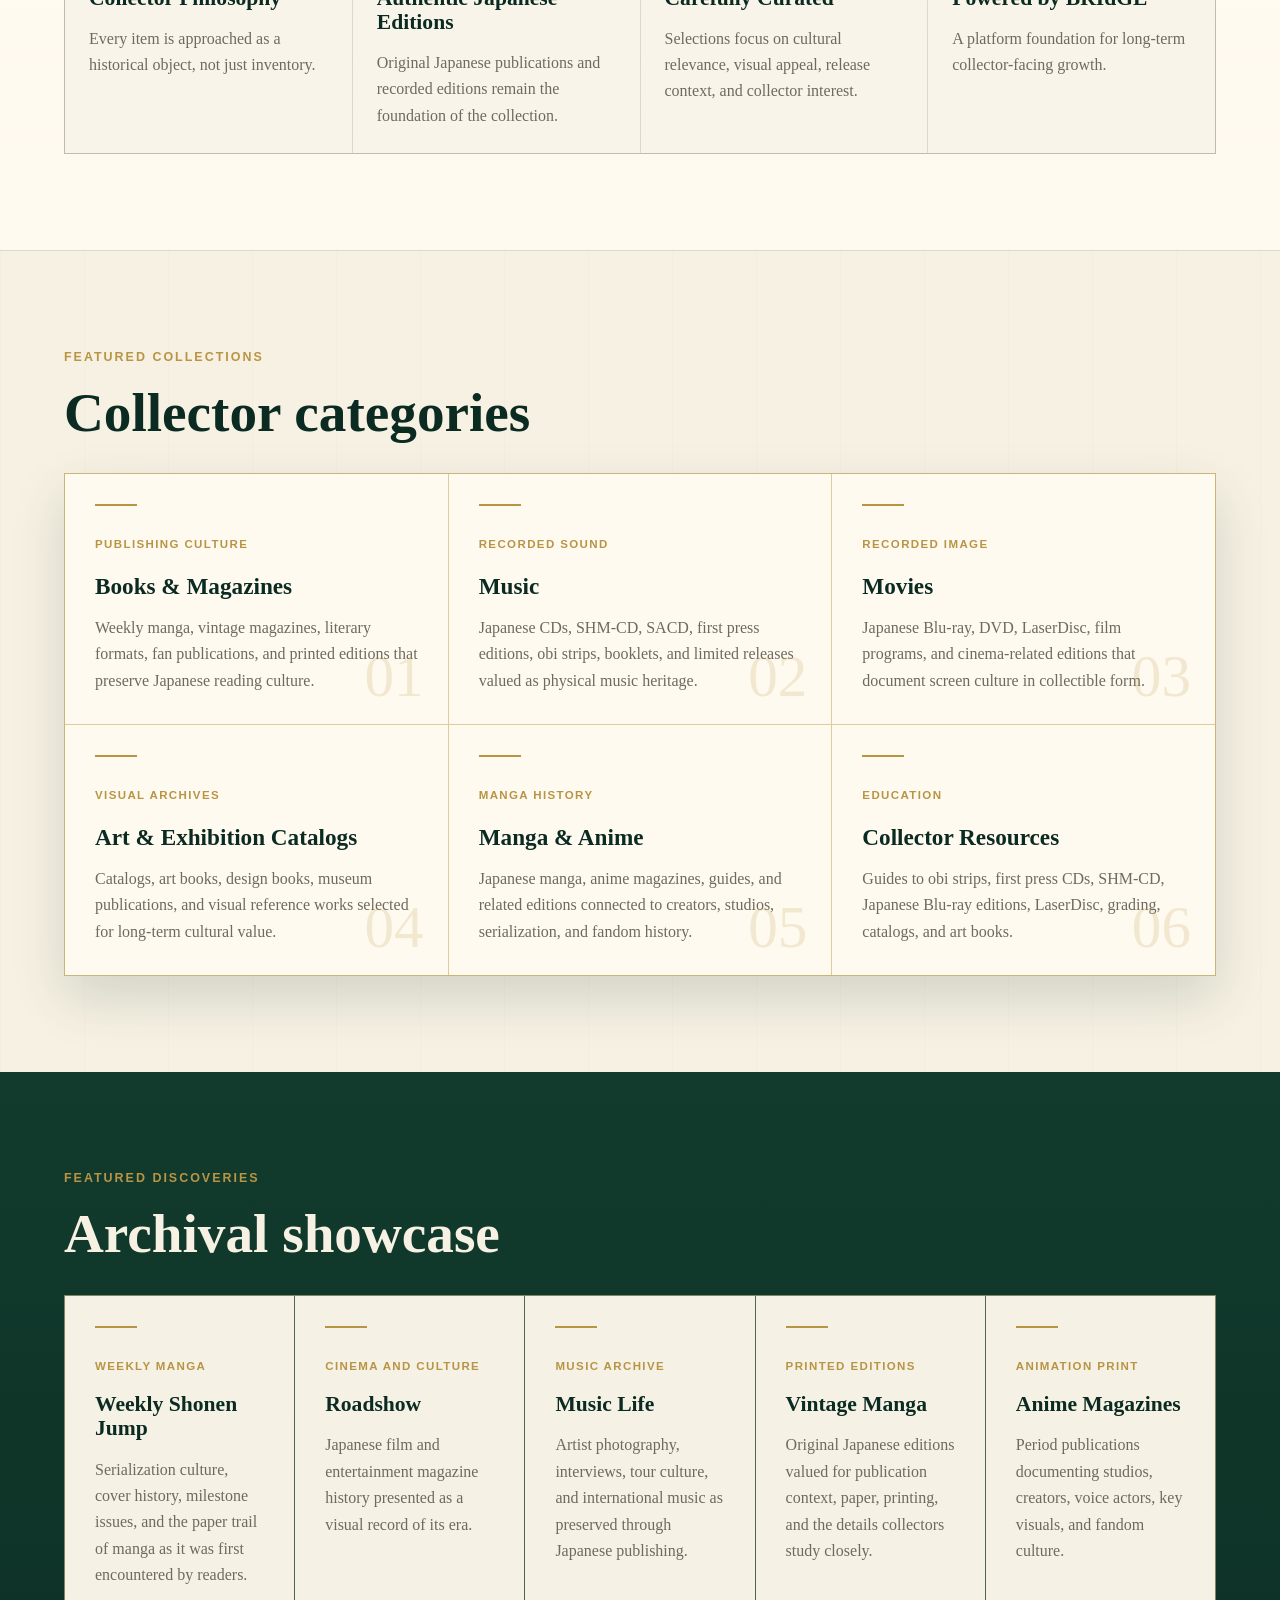
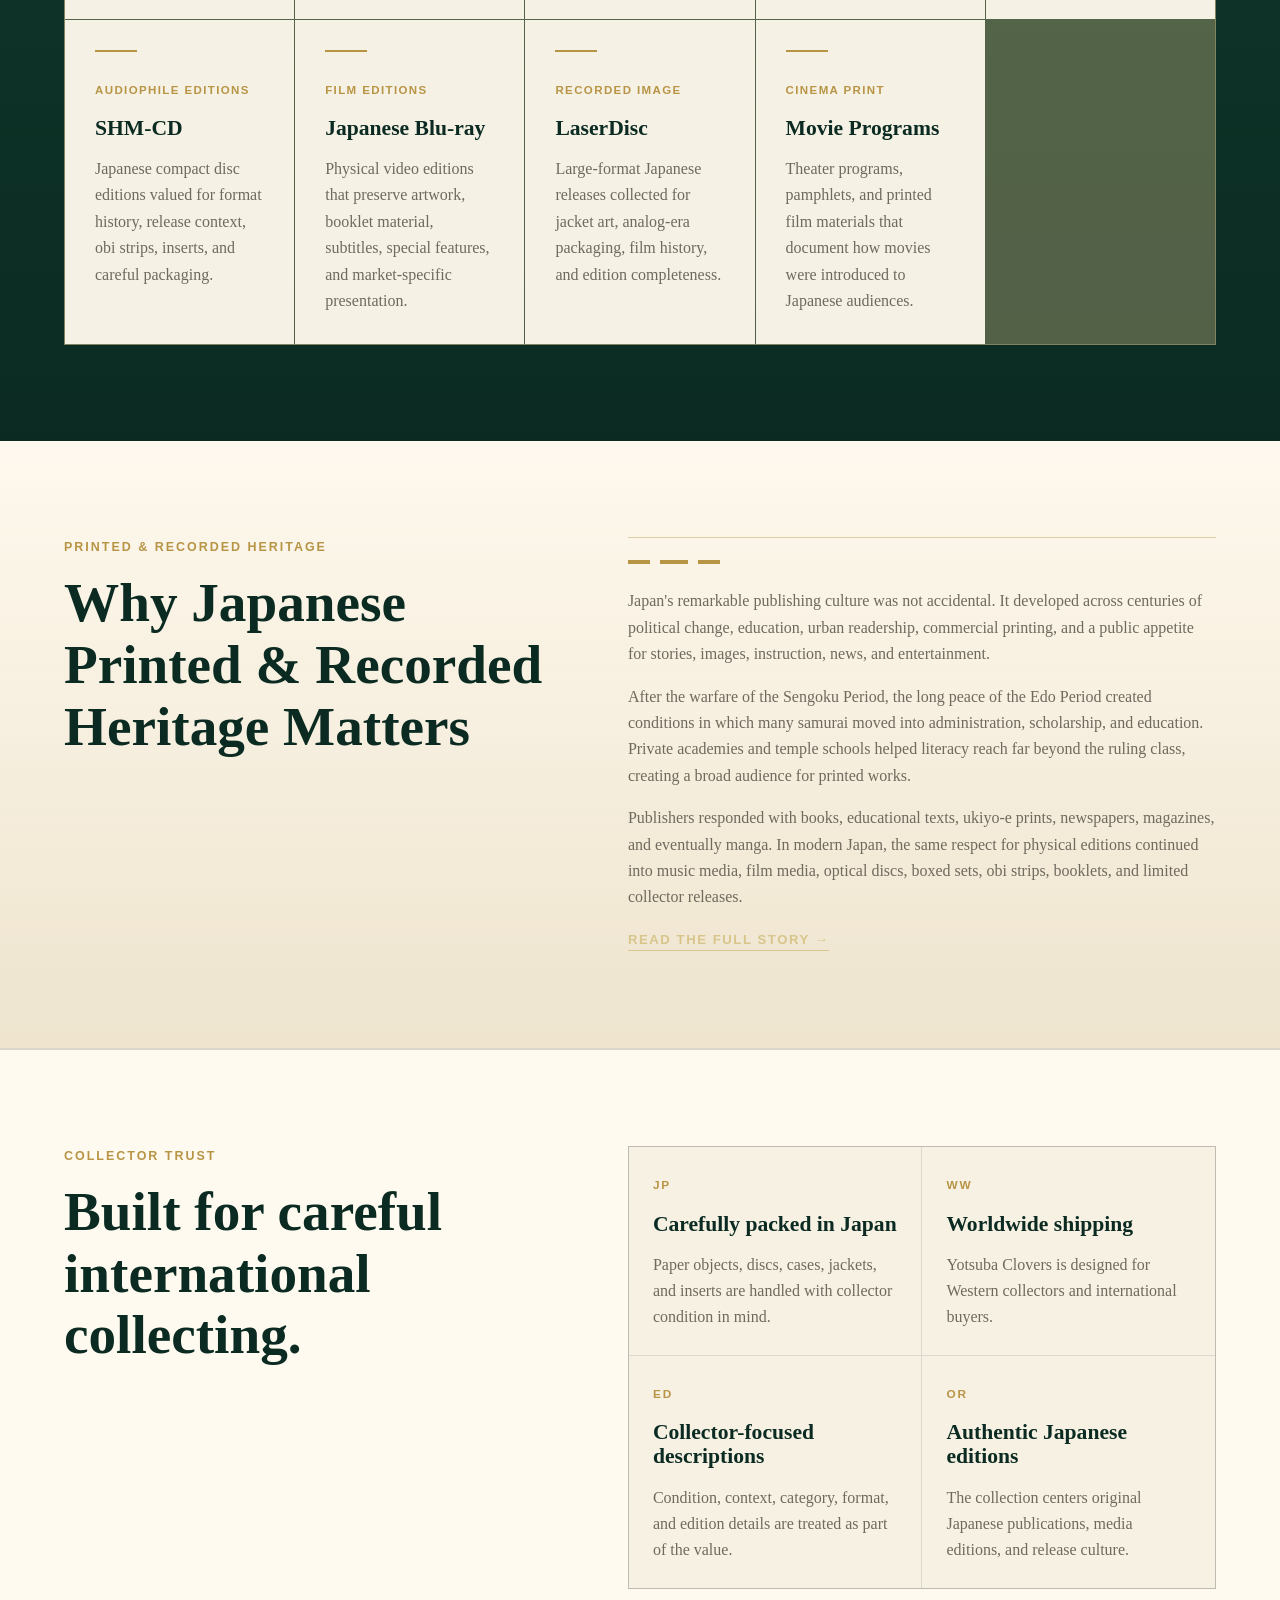
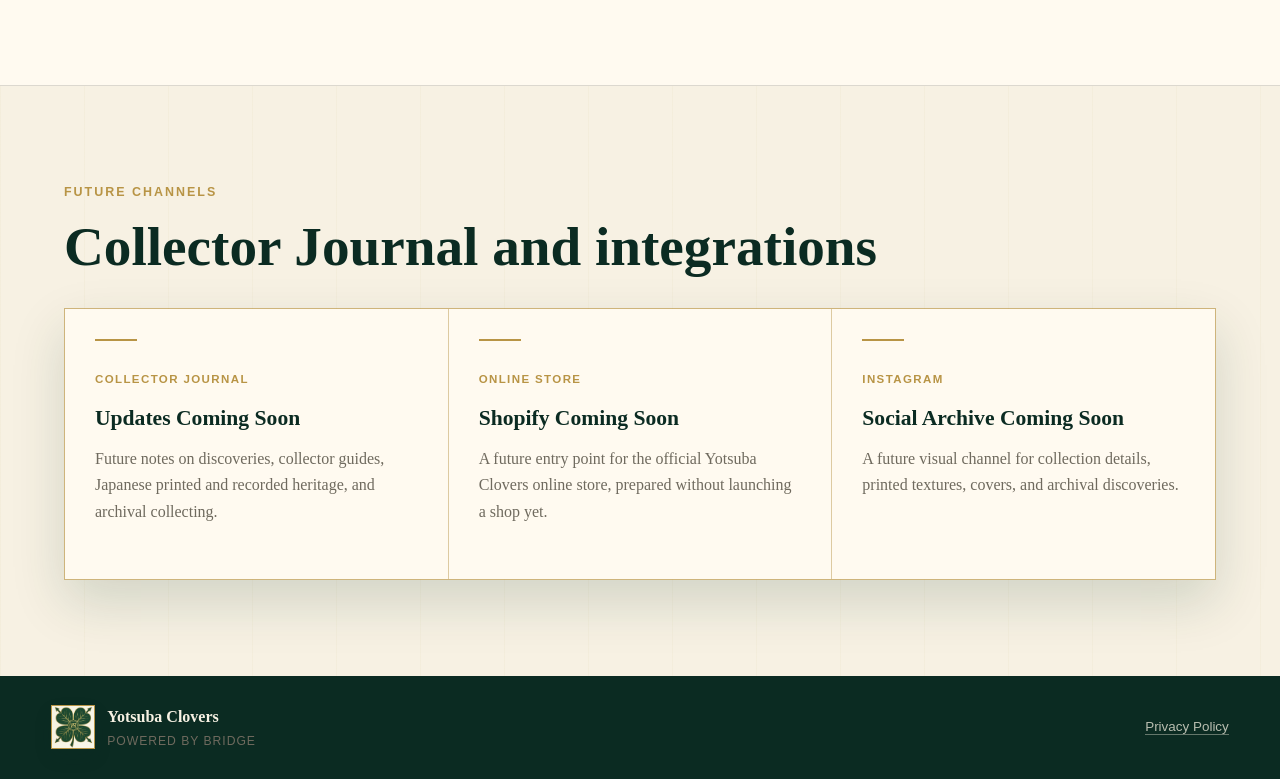
==== commit 45c9f3b6: "Replace homepage hero image" ====
--- a/index.html
+++ b/index.html
@@ -11,11 +11,11 @@
   <meta property="og:description" content="A premium collector-focused archive for Japanese printed heritage and recorded media.">
   <meta property="og:url" content="./">
   <meta property="og:site_name" content="Yotsuba Clovers">
-  <meta property="og:image" content="assets/hero-printed-culture.png">
+  <meta property="og:image" content="assets/hero-printed-recorded-heritage.png">
   <meta name="twitter:card" content="summary_large_image">
   <meta name="twitter:title" content="Yotsuba Clovers | Japanese Printed &amp; Recorded Heritage">
   <meta name="twitter:description" content="Japanese books, magazines, manga, music media, films, catalogs, and collector editions for worldwide collectors.">
-  <meta name="twitter:image" content="assets/hero-printed-culture.png">
+  <meta name="twitter:image" content="assets/hero-printed-recorded-heritage.png">
   <link rel="icon" href="assets/logo.png" type="image/png">
   <link rel="stylesheet" href="style.css">
   <script type="application/ld+json">
@@ -54,7 +54,7 @@
 
   <main id="main-content" tabindex="-1">
     <section class="hero">
-      <img class="hero-image" src="assets/hero-printed-culture.png" alt="Japanese collector media arranged on a dark green archival table">
+      <img class="hero-image" src="assets/hero-printed-recorded-heritage.png" alt="Japanese books, magazines, music media, film editions, and collector objects arranged in an archival collage">
       <div class="hero-inner">
         <p class="eyebrow">Yotsuba Clovers</p>
         <h1>Japanese Printed &amp; Recorded Heritage</h1>
--- a/style.css
+++ b/style.css
@@ -546,6 +546,25 @@
   border-bottom: 1px solid var(--line);
 }
 
+.contact-facts li {
+  display: grid;
+  gap: 4px;
+}
+
+.contact-facts span,
+.contact-purpose-label {
+  color: var(--antique-gold);
+  font-family: Arial, sans-serif;
+  font-size: 0.72rem;
+  font-weight: 700;
+  letter-spacing: 0.12em;
+  text-transform: uppercase;
+}
+
+.contact-purpose-label {
+  margin-top: 28px;
+}
+
 .contact-note p:not(.eyebrow),
 .success-panel p:not(.eyebrow) {
   color: var(--muted-gray);
@@ -555,6 +574,15 @@
   padding: clamp(28px, 5vw, 46px);
   border: 1px solid var(--line-strong);
   box-shadow: var(--shadow);
+}
+
+.success-actions {
+  margin-top: 28px;
+}
+
+.success-actions .form-submit {
+  display: inline-block;
+  text-decoration: none;
 }
 
 .card-mark {
